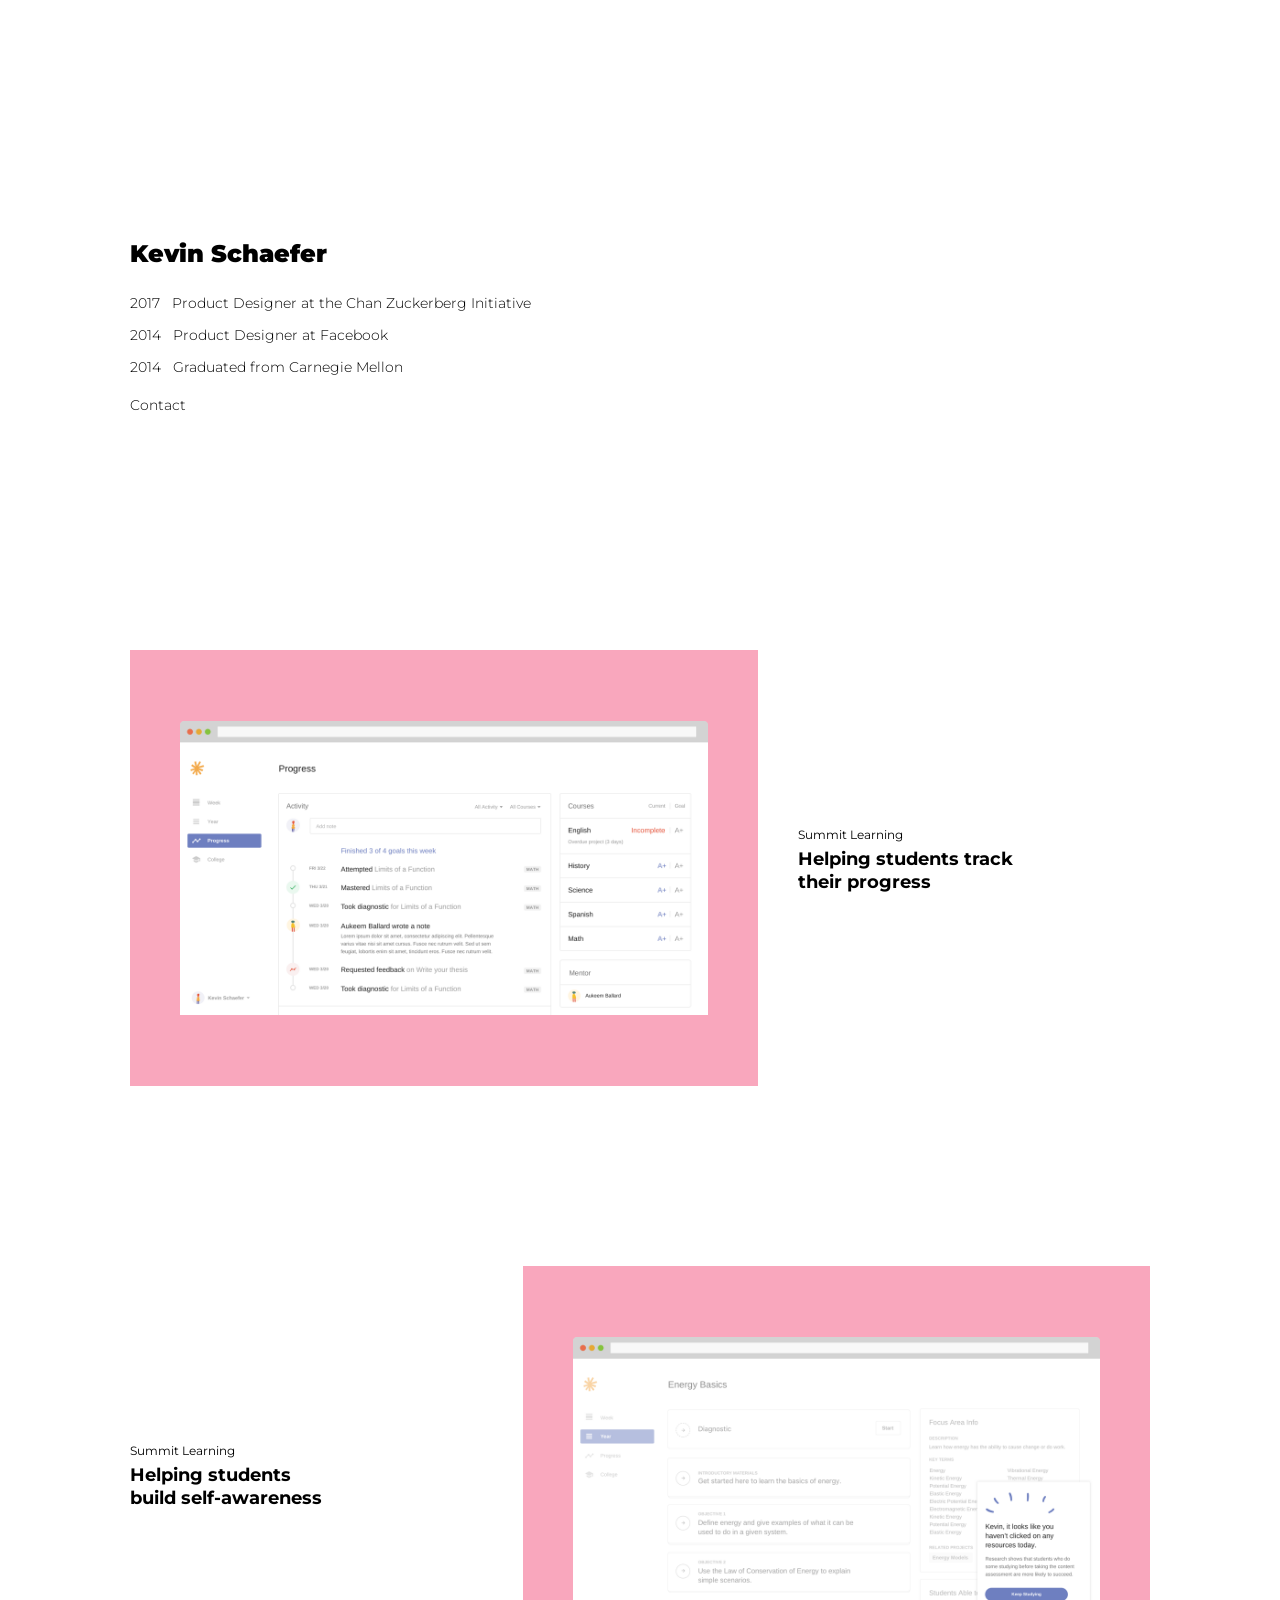
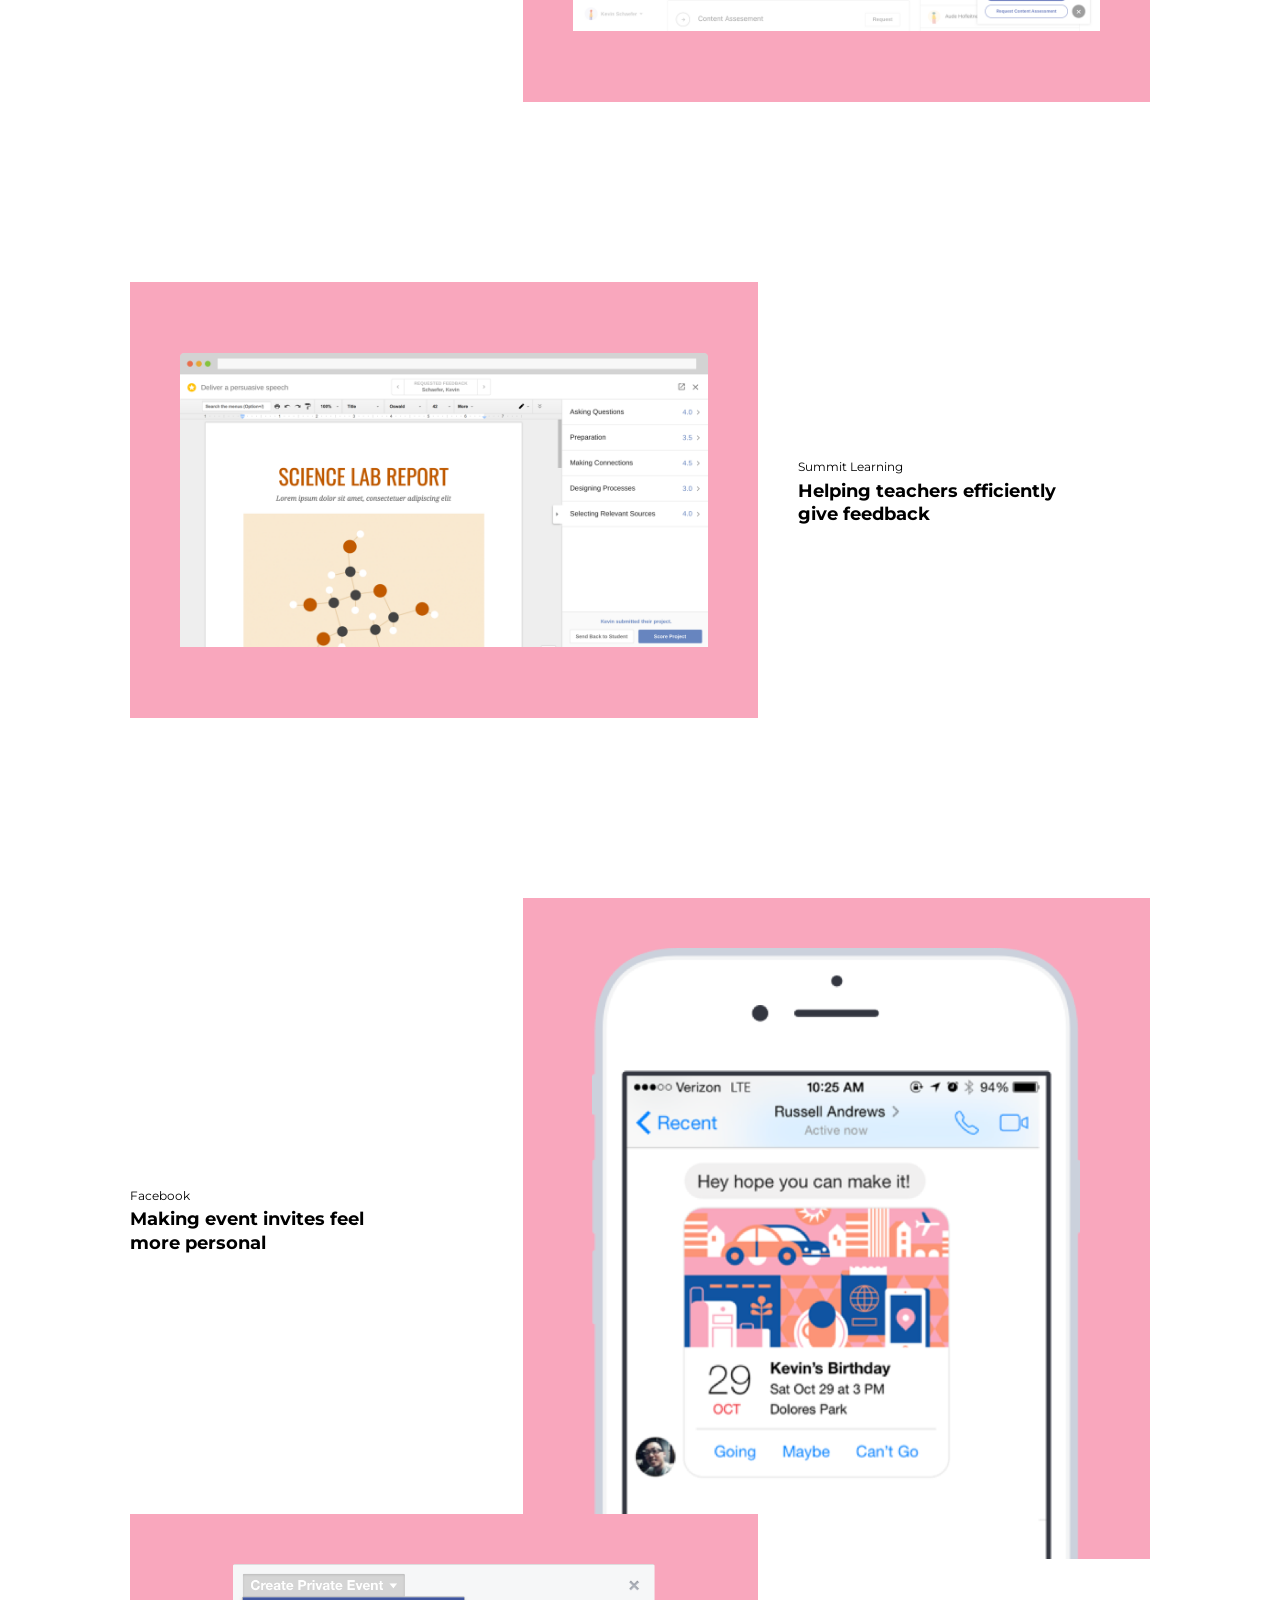
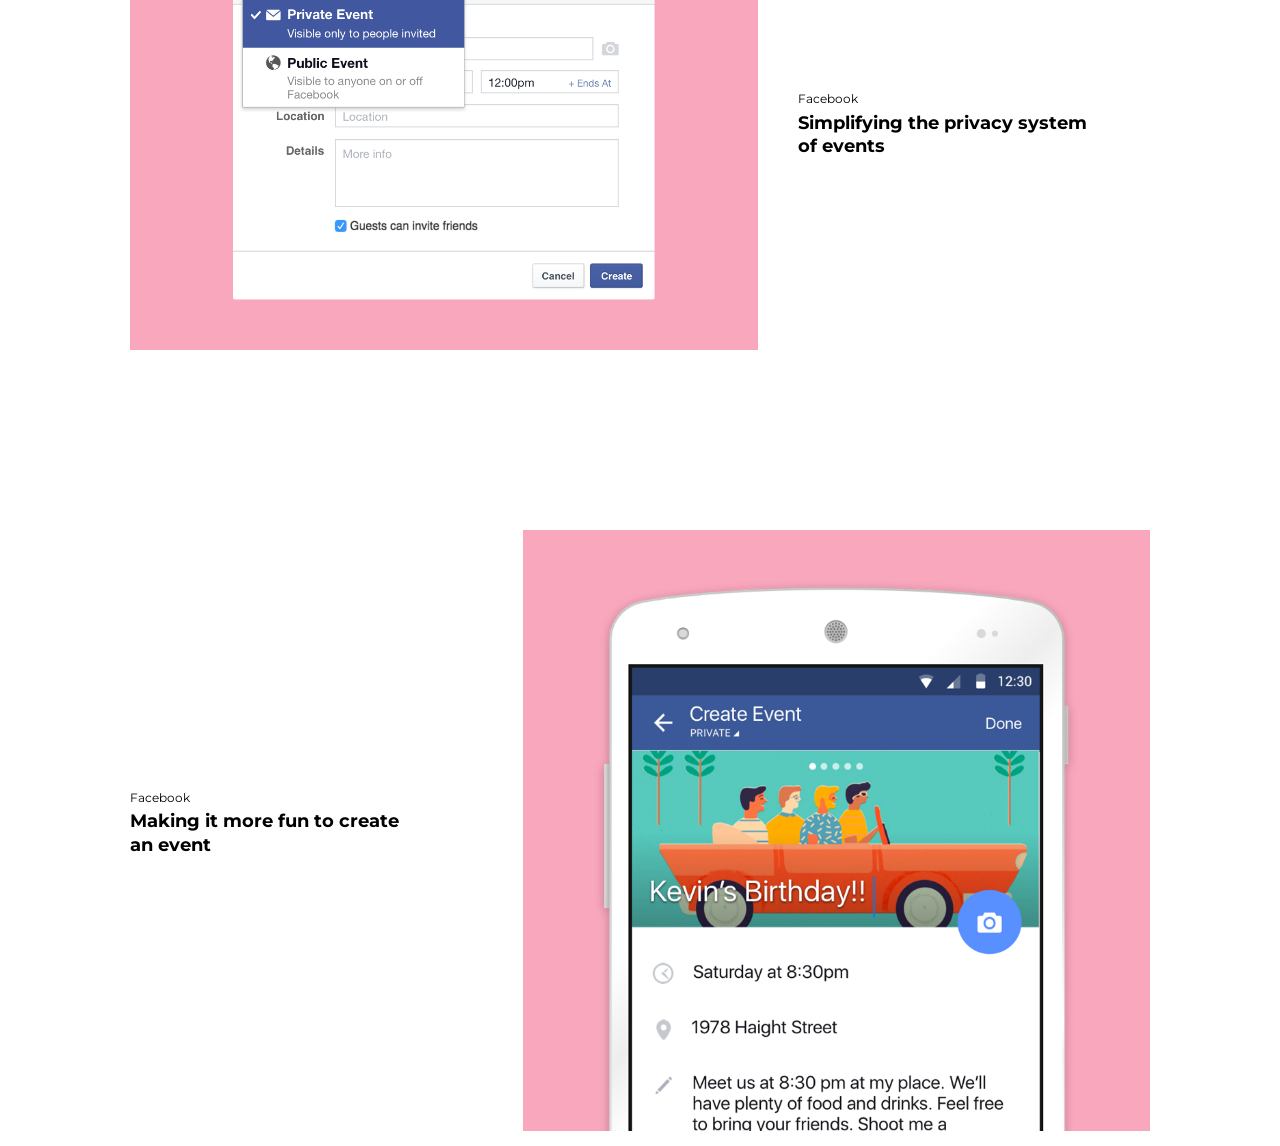
==== index.html @ 7d45c54e "Change year" ====
<!DOCTYPE html>

<html>
    <head>
        <!-- Github Hosted -->
        <title>Kevin Schaefer | Product Designer</title>
        <link rel="stylesheet" type="text/css" href="css/styles.css">
        <script src="http://ajax.googleapis.com/ajax/libs/jquery/1.11.1/jquery.min.js"></script>
        <link href="https://fonts.googleapis.com/css?family=Montserrat:300,800,900" rel="stylesheet">
        <link href="https://fonts.googleapis.com/css?family=Playfair+Display:400,700,900" rel="stylesheet">
        <meta name="viewport" content="width=device-width, initial-scale=3, maximum-scale=1">

    </head>
     
    <body>
        <div class="page">
            <div class="container">
                <div class="intro">
                    <div>
                        <h1>Kevin Schaefer</h1>
                        <h3>2017&nbsp;&nbsp;&nbsp;Product Designer at the Chan Zuckerberg Initiative</h3>
                        <h3>2014&nbsp;&nbsp;&nbsp;Product Designer at Facebook</h3>
                        <h3>2014&nbsp;&nbsp;&nbsp;Graduated from Carnegie Mellon</h3>
                        <h3 id="contact"><a href="mailto:kevinjschaefer@gmail.com">Contact</a></h3>
                    </div>
                </div>
                <div class="project">
                    <div id="thumb1" class="thumbnail">
                        <img src="img/thumb1.png" />
                    </div>
                    <div class="description">
                        <h4>Summit Learning</h4>
                        <h5>Helping students track their&nbsp;progress</h5>
                    </div>
                </div>
                <div class="project">
                    <div id="thumb2" class="thumbnail">
                        <!--<video width="100%" height="100%" loop autoplay="autoplay">
                          <source src="img/video2.mov" type="video/mp4">
                        </video>-->
                        <img src="img/thumb2.png" />
                    </div>
                    <div class="description">
                        <h4>Summit Learning</h4>
                        <h5>Helping students build&nbsp;self&#8209;awareness</h5>
                    </div>
                </div>
                <div class="project">
                    <div id="thumb3" class="thumbnail">
                        <img src="img/thumb3.png" />
                    </div>
                    <div class="description">
                        <h4>Summit Learning</h4>
                        <h5>Helping teachers efficiently give&nbsp;feedback</h5>
                    </div>
                </div>
                <div class="project">
                    <div id="thumb4" class="thumbnail bottom">
                        <img src="img/thumb4.png" />
                    </div>
                    <div class="description">
                        <h4>Facebook</h4>
                        <h5>Making event invites feel more&nbsp;personal</h5>
                    </div>
                </div>
                <div class="project">
                    <div id="thumb5" class="thumbnail">
                        <img src="img/thumb5.png" />
                    </div>
                    <div class="description">
                        <h4>Facebook</h4>
                        <h5>Simplifying the privacy system of&nbsp;events</h5>
                    </div>
                </div>
                <div class="project">
                    <div id="thumb6" class="thumbnail bottom">
                        <img src="img/thumb6.png" />
                    </div>
                    <div class="description">
                        <h4>Facebook</h4>
                        <h5>Making it more fun to create an&nbsp;event</h5>
                    </div>
                </div>
            </div>
        </div>

        <script>
        $(document).ready(function() {
            var thumbMids = []
            var currentClosestThumb = 1;

            function computeThumbMids() {
                for(var i = 1; i <= 6; i++) {
                    var thumbRect = $('#thumb' + i)[0].getBoundingClientRect();
                    var midY = thumbRect.y + (thumbRect.height/2);
                    thumbMids.push(midY);
                }
            }

            computeThumbMids();

            function moveLogic(mid) {
                var thumbDistances = [];
                
                for(var i = 1; i <= 6; i++) {
                    var dist = Math.abs(thumbMids[i-1] - mid);
                    thumbDistances.push(dist);
                }

                var minDistance = Math.min.apply(null, thumbDistances);
                var closestThumb = 1;

                for(var i = 1; i <= 6; i++) {
                    if (minDistance == thumbDistances[i-1]) {
                        closestThumb = i
                    }
                }

                if (currentClosestThumb != closestThumb) {
                    $('#thumb' + currentClosestThumb).toggleClass('active');
                    $('#thumb' + closestThumb).toggleClass('active');
                    currentClosestThumb = closestThumb;
                }
            }

            /*$(document).scroll(function() {
              var currentScrollY = $(document).scrollTop();
              var currentHeight = $(window).height();
              var currentMidpoint = currentScrollY + (currentHeight/2);
              moveLogic(currentMidpoint);
            });

            $(window).resize(function() {
              computeThumbMids();
            });*/

        });
        </script>

        <script>
		  (function(i,s,o,g,r,a,m){i['GoogleAnalyticsObject']=r;i[r]=i[r]||function(){
		  (i[r].q=i[r].q||[]).push(arguments)},i[r].l=1*new Date();a=s.createElement(o),
		  m=s.getElementsByTagName(o)[0];a.async=1;a.src=g;m.parentNode.insertBefore(a,m)
		  })(window,document,'script','//www.google-analytics.com/analytics.js','ga');
		
		  ga('create', 'UA-34521090-1', 'auto');
		  ga('send', 'pageview');
		</script>
    </body>
</html>
---- css/styles.css ----
* {
  box-sizing: border-box;
}

body {
  margin: 0px;
  font-family: 'Montserrat', sans-serif;
  line-height: 1.3;
}

h1 {
  font-weight: 900;
  font-size: 24px;
  margin-bottom: 25px;
}

h3 {
  font-weight: 300;
  font-size: 14px;
}

h4 {
  font-size: 12px;
  font-weight: 400;
  margin-bottom: 5px;
}

h5 {  
  font-size: 18px;
  margin-top: 0px;
}

#contact {
  margin-top: 20px;
}

#contact a {
  color: #000;
  text-decoration: none;
}

.page {
  min-height: 100%;
  min-width: 375px;
  padding: 0;
  margin: 0;
  display: flex;
  justify-content: center;
}

.container { 
  display: flex;
  max-width: 1020px;
  flex-direction: column;
  flex-grow: 1;
}

.intro {
  height: 650px;
  flex-grow: 1;
  display: flex;
  align-items: center;
}

.project {
  display: flex;
  flex-direction: row;
  flex-wrap: wrap;
  height: 436px;
  margin-bottom: 180px;
}

.project:nth-child(odd) {
  flex-direction: row-reverse;
}

.thumbnail {
  display: flex;
  flex-grow: 3;
  width: 500px;
  background-color: #F9A7BD;
  transition: background-color 0.4s ease;
  justify-content: center;
  align-items: center;
}

.thumbnail.active {
  background-color: #A296E8;
}

.thumbnail.bottom {
  align-items: flex-end;
}

.thumbnail img {
  width: calc(100% - 100px);
  max-height: calc(100% - 100px);
  object-fit: contain;
}

.thumbnail.bottom img {
  max-height: calc(100% - 50px);
}

.description {
  flex-grow: 1;
  width: 350px;
  display: flex;
  justify-content: center;
  font-weight: 800;
  flex-direction: column;
}

.project:nth-child(even) .description  {
  padding-left: 40px;
}

.project:nth-child(odd) .description {
  padding-right: 40px;
}

@media only screen and (max-width: 1060px) {
    .page {
        margin-left: 20px;
        margin-right: 20px;
    }
}

@media only screen and (max-width: 889px) {
    .page {
      margin-left: 0px;
      margin-right: 0px;
    }

    .intro {
      text-align: center;
      justify-content: center;
      height: 570px;
    }

    .project {
      height: 450px;
      margin-bottom: 25px;
    }

    h3 {
      margin-right: 30px;
      margin-left: 30px;
    }

    .thumbnail {
      width: auto;
      height: 300px;
    }

    .thumbnail img {
      width: calc(100% - 50px);
    }

    .description {
      height: 100px;
      padding-left: 0px !important;
      padding-right: 0px !important;
      align-items: center;
      text-align: center;
      justify-content: center;
      flex-direction: column-reverse;
    }

    .description h5 {
      margin-top: 10px;
      margin-bottom: -10px;
      margin-left: 20px;
      margin-right: 20px;
    }
}
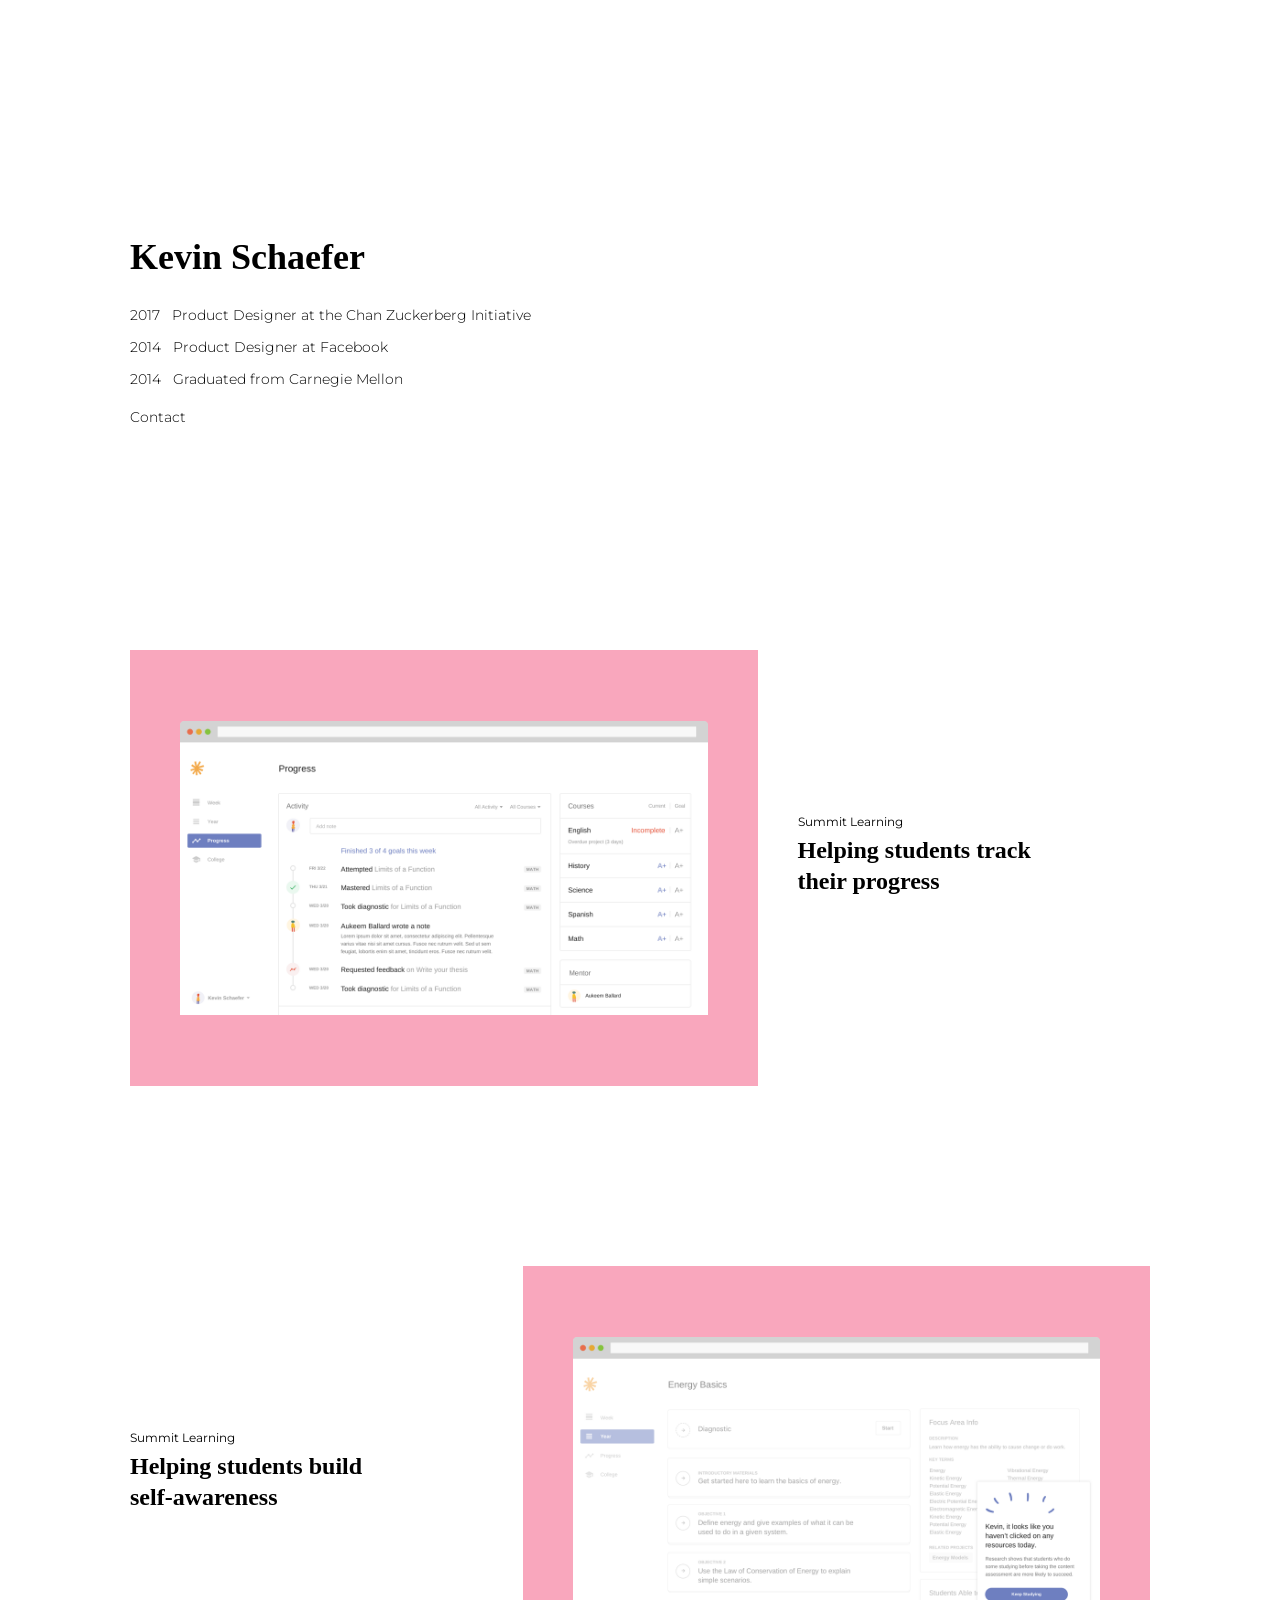
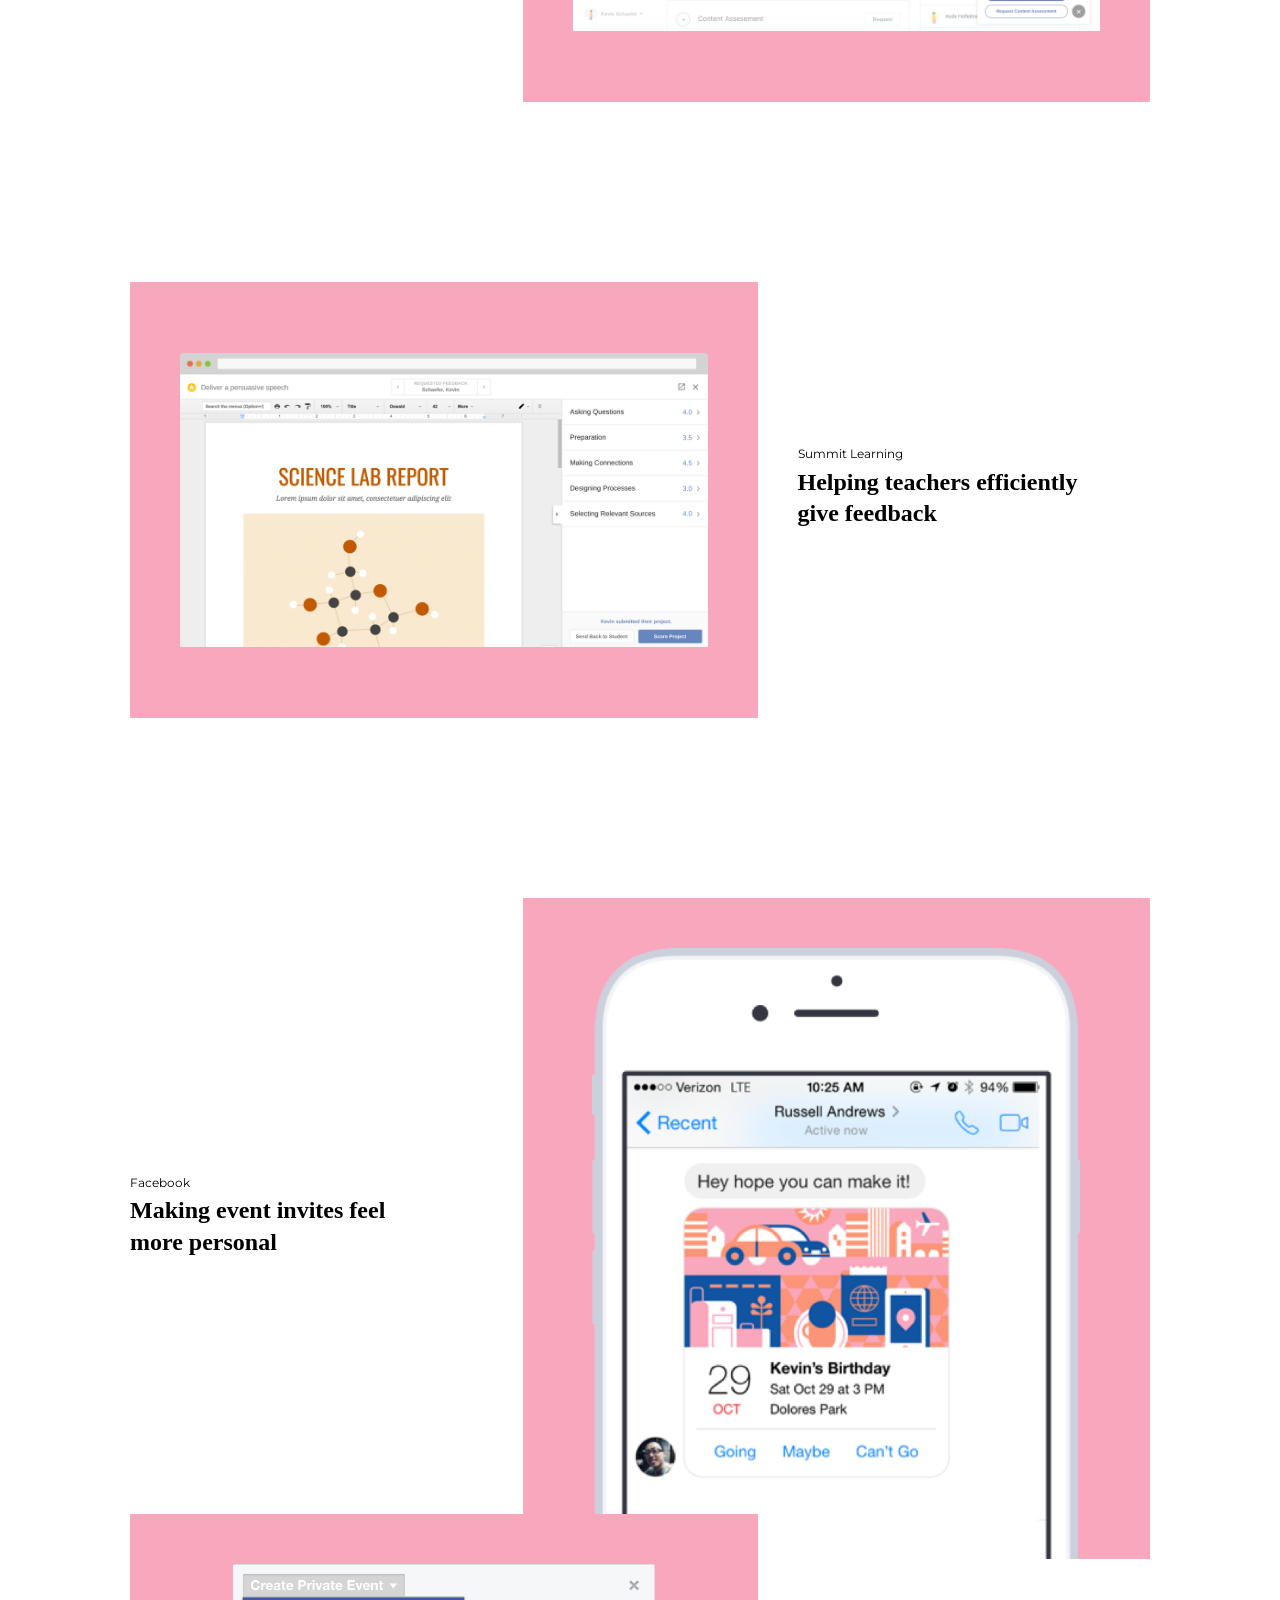
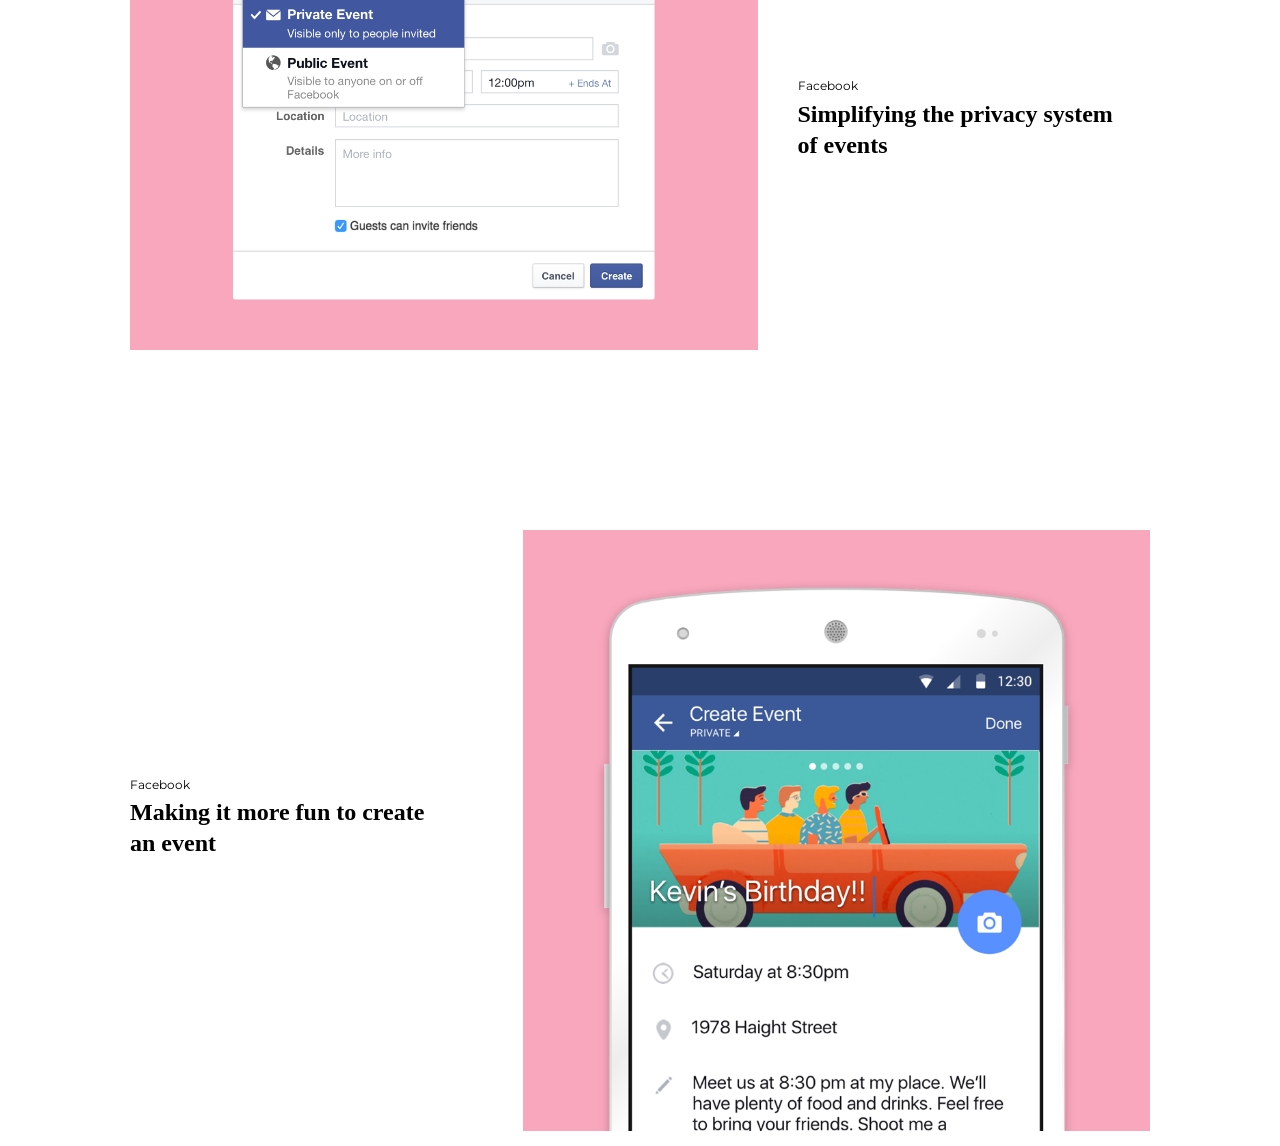
==== commit 4d0085d7: "Updated typefaces" ====
--- a/index.html
+++ b/index.html
@@ -42,7 +42,7 @@
                     </div>
                     <div class="description">
                         <h4>Summit Learning</h4>
-                        <h5>Helping students build&nbsp;self&#8209;awareness</h5>
+                        <h5>Helping students build self&#8209;awareness</h5>
                     </div>
                 </div>
                 <div class="project">
--- a/css/styles.css
+++ b/css/styles.css
@@ -9,8 +9,9 @@
 }
 
 h1 {
+  font-family: "Playfair-Display";
   font-weight: 900;
-  font-size: 24px;
+  font-size: 36px;
   margin-bottom: 25px;
 }
 
@@ -25,8 +26,9 @@
   margin-bottom: 5px;
 }
 
-h5 {  
-  font-size: 18px;
+h5 {
+  font-family: "Playfair-Display";
+  font-size: 24px;
   margin-top: 0px;
 }
 
@@ -135,7 +137,7 @@
     .intro {
       text-align: center;
       justify-content: center;
-      height: 570px;
+      height: 510px;
     }
 
     .project {
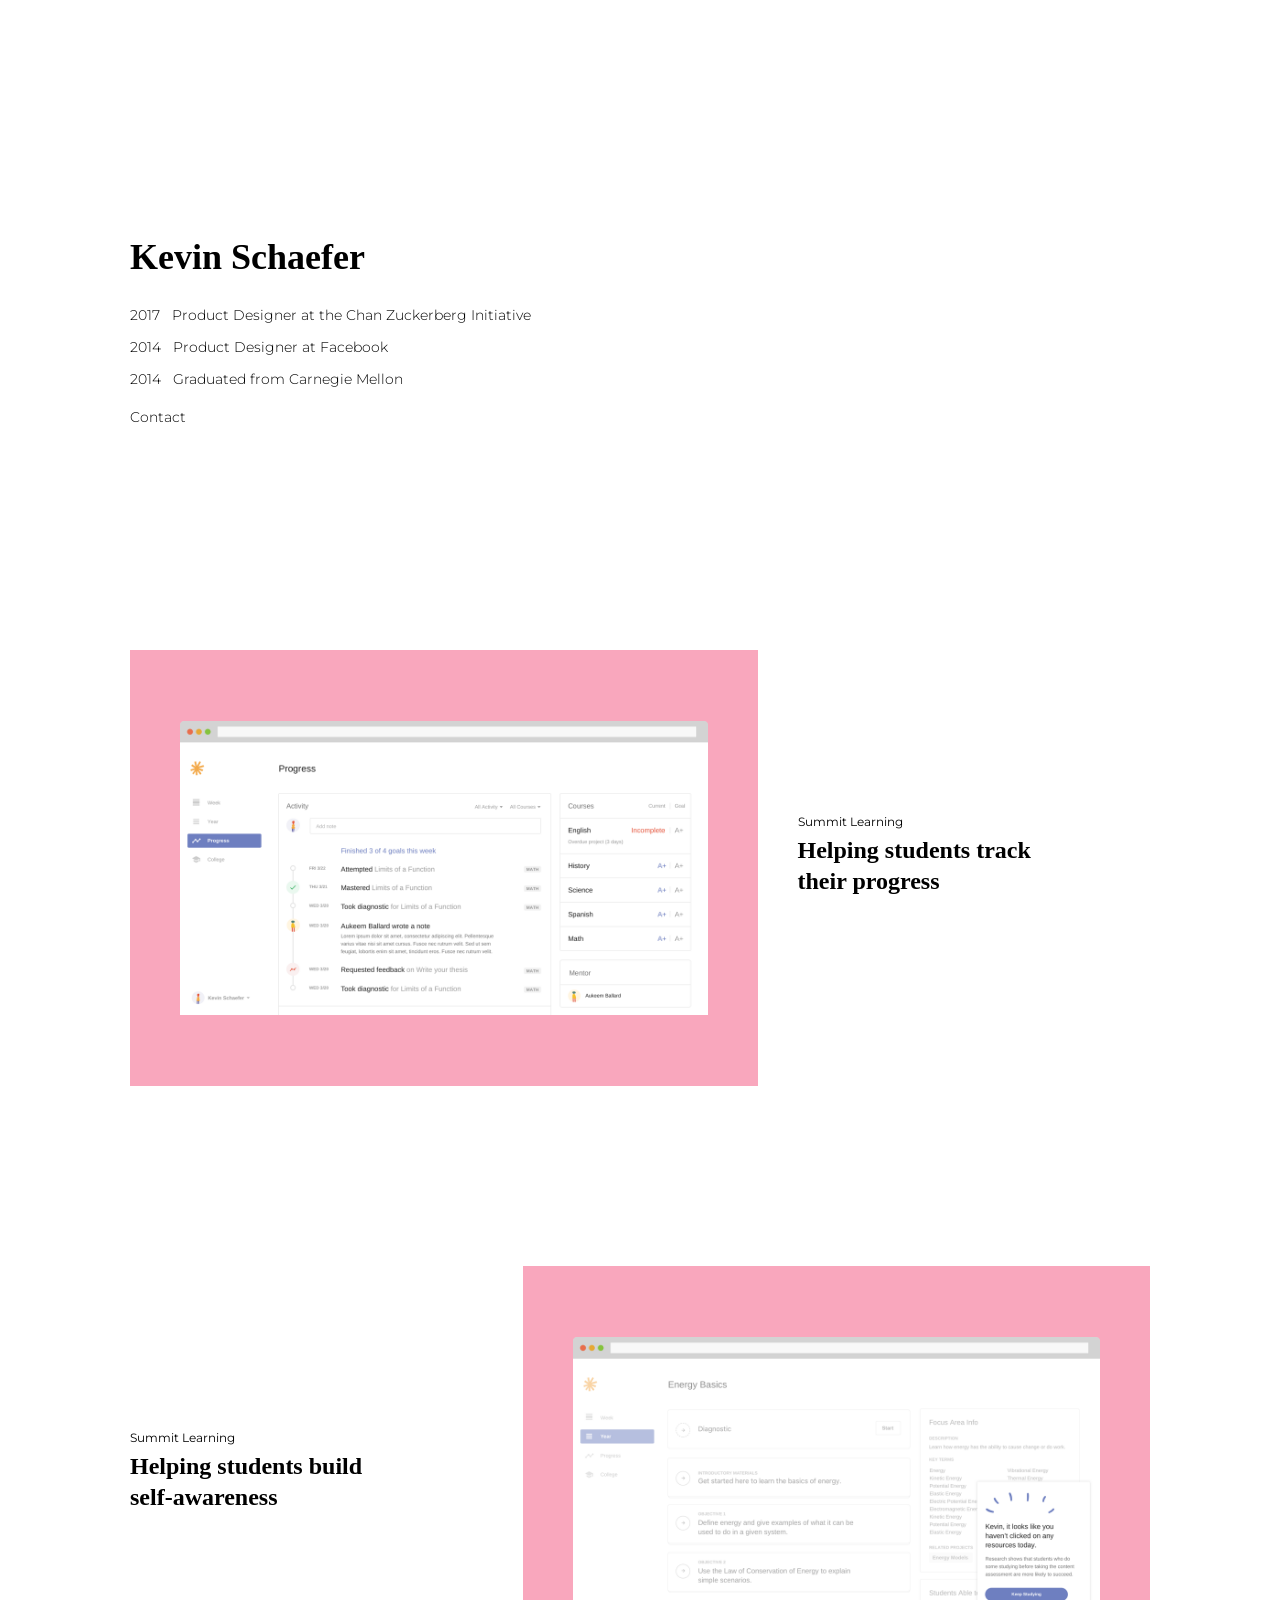
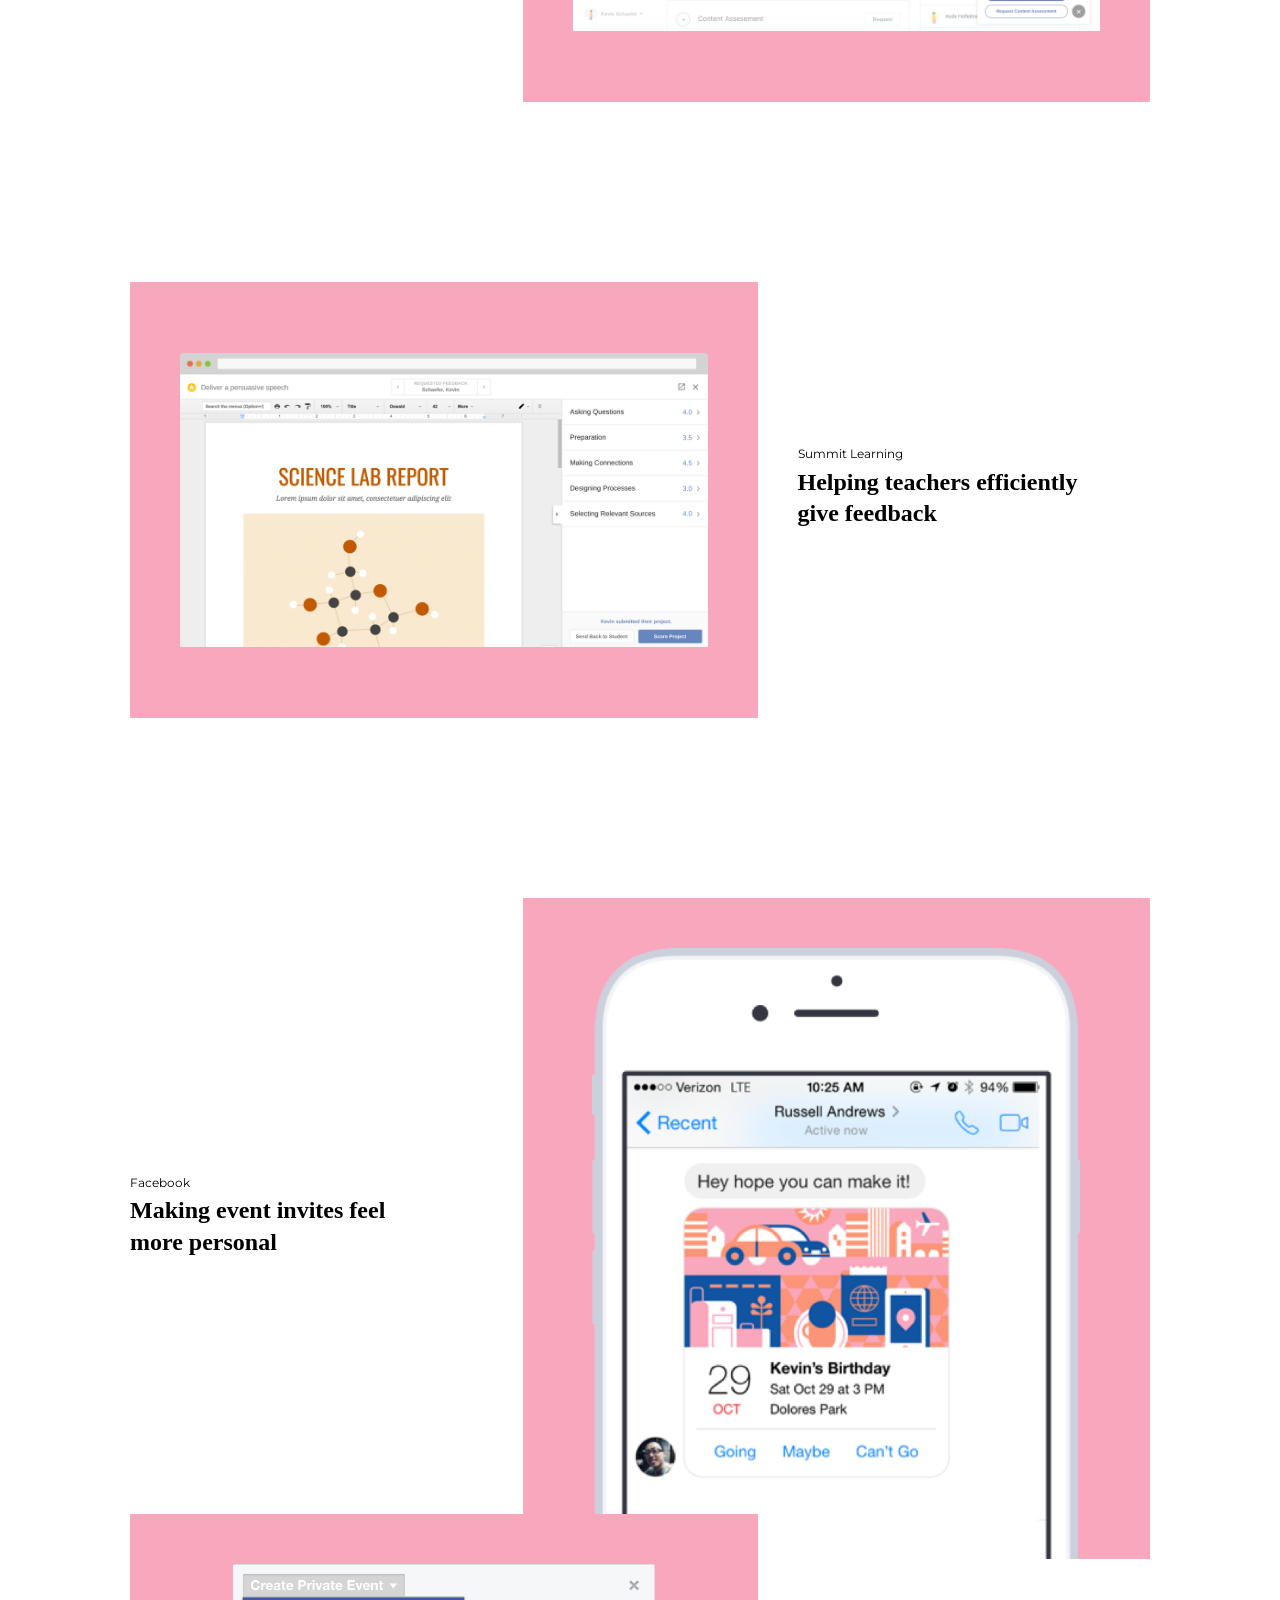
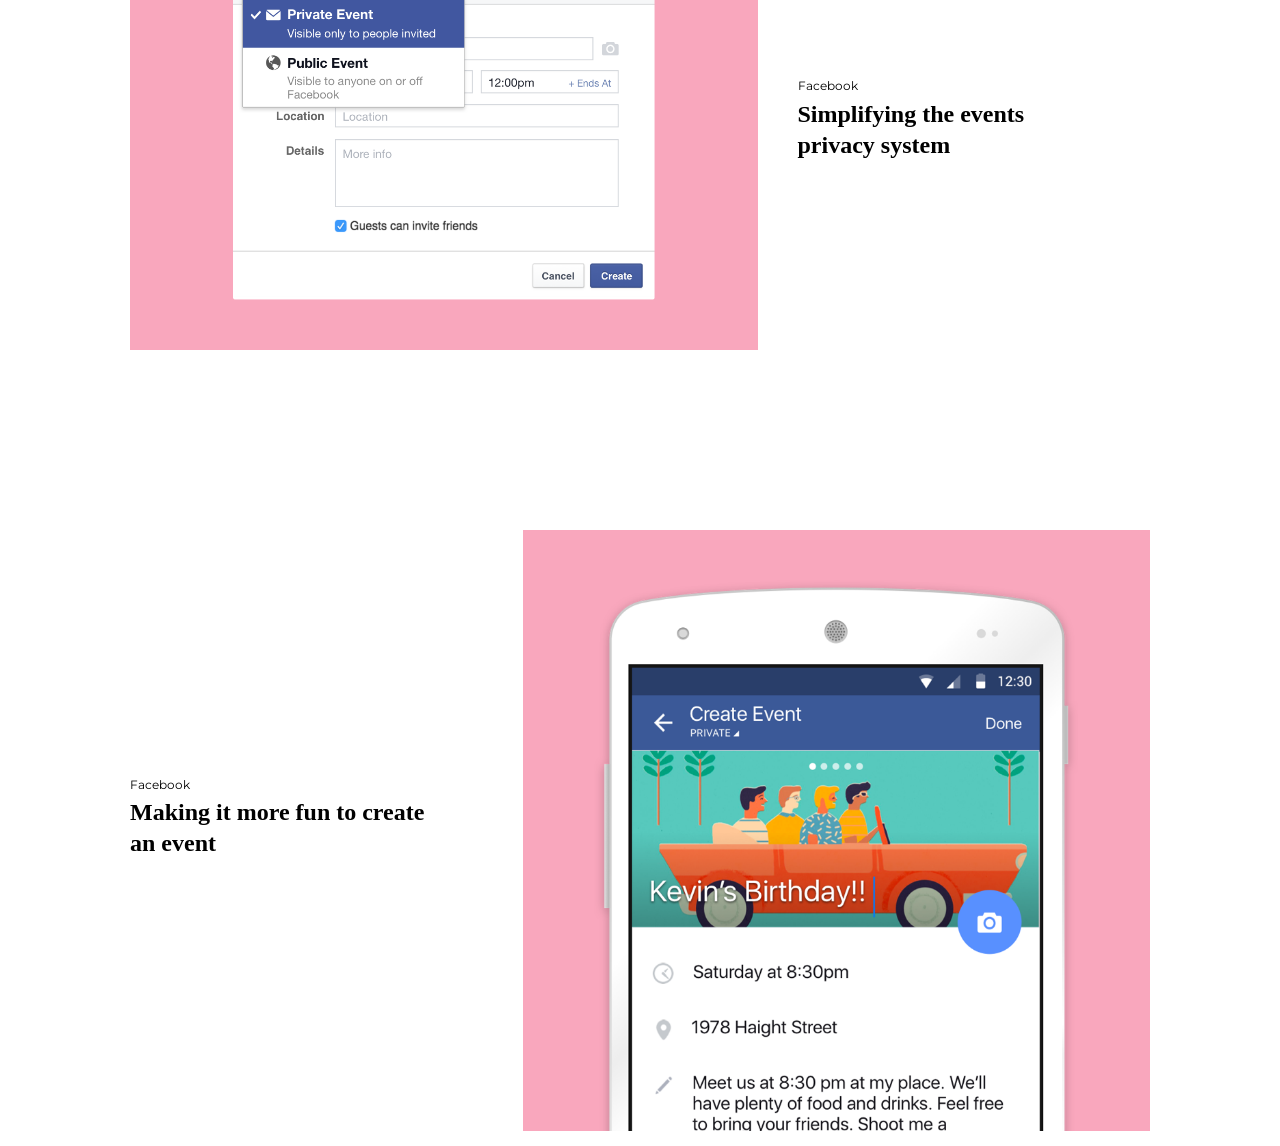
==== commit a7428fa0: "Better copy" ====
--- a/index.html
+++ b/index.html
@@ -69,7 +69,7 @@
                     </div>
                     <div class="description">
                         <h4>Facebook</h4>
-                        <h5>Simplifying the privacy system of&nbsp;events</h5>
+                        <h5>Simplifying the events privacy&nbsp;system</h5>
                     </div>
                 </div>
                 <div class="project">
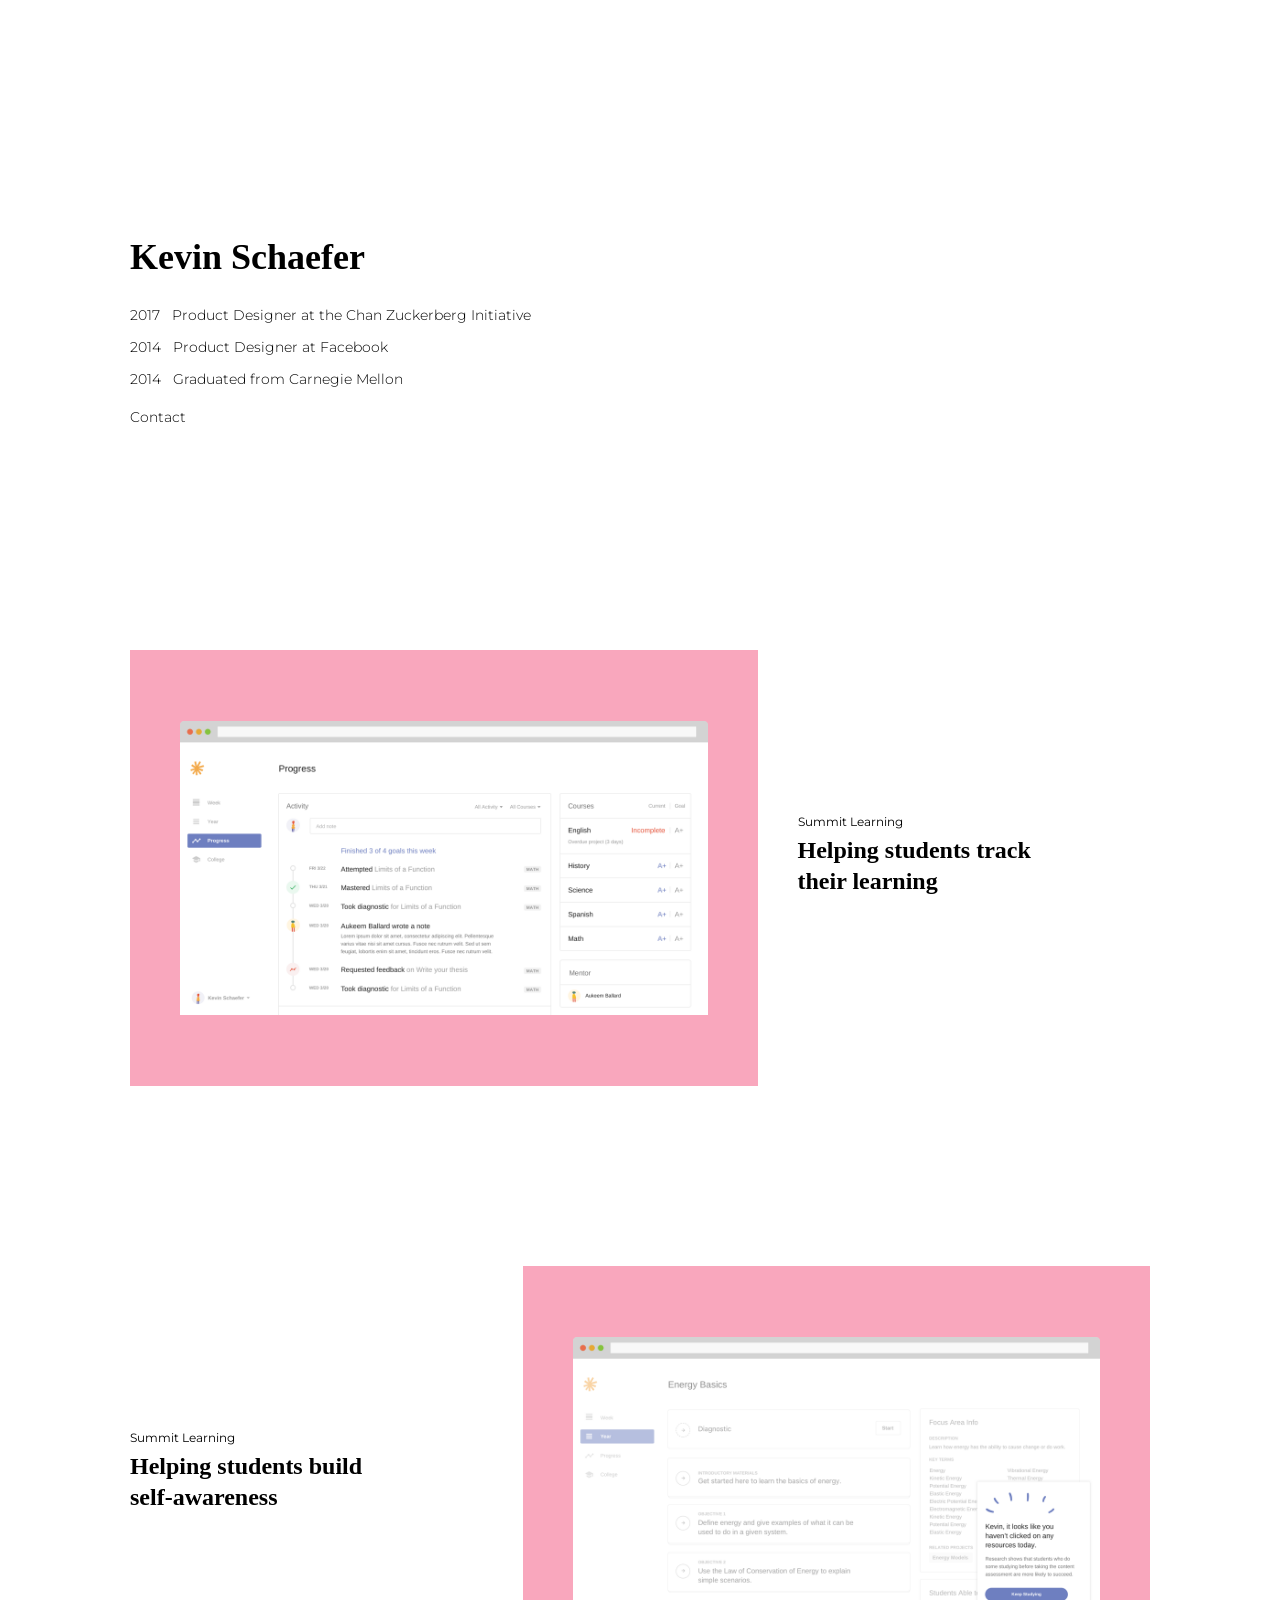
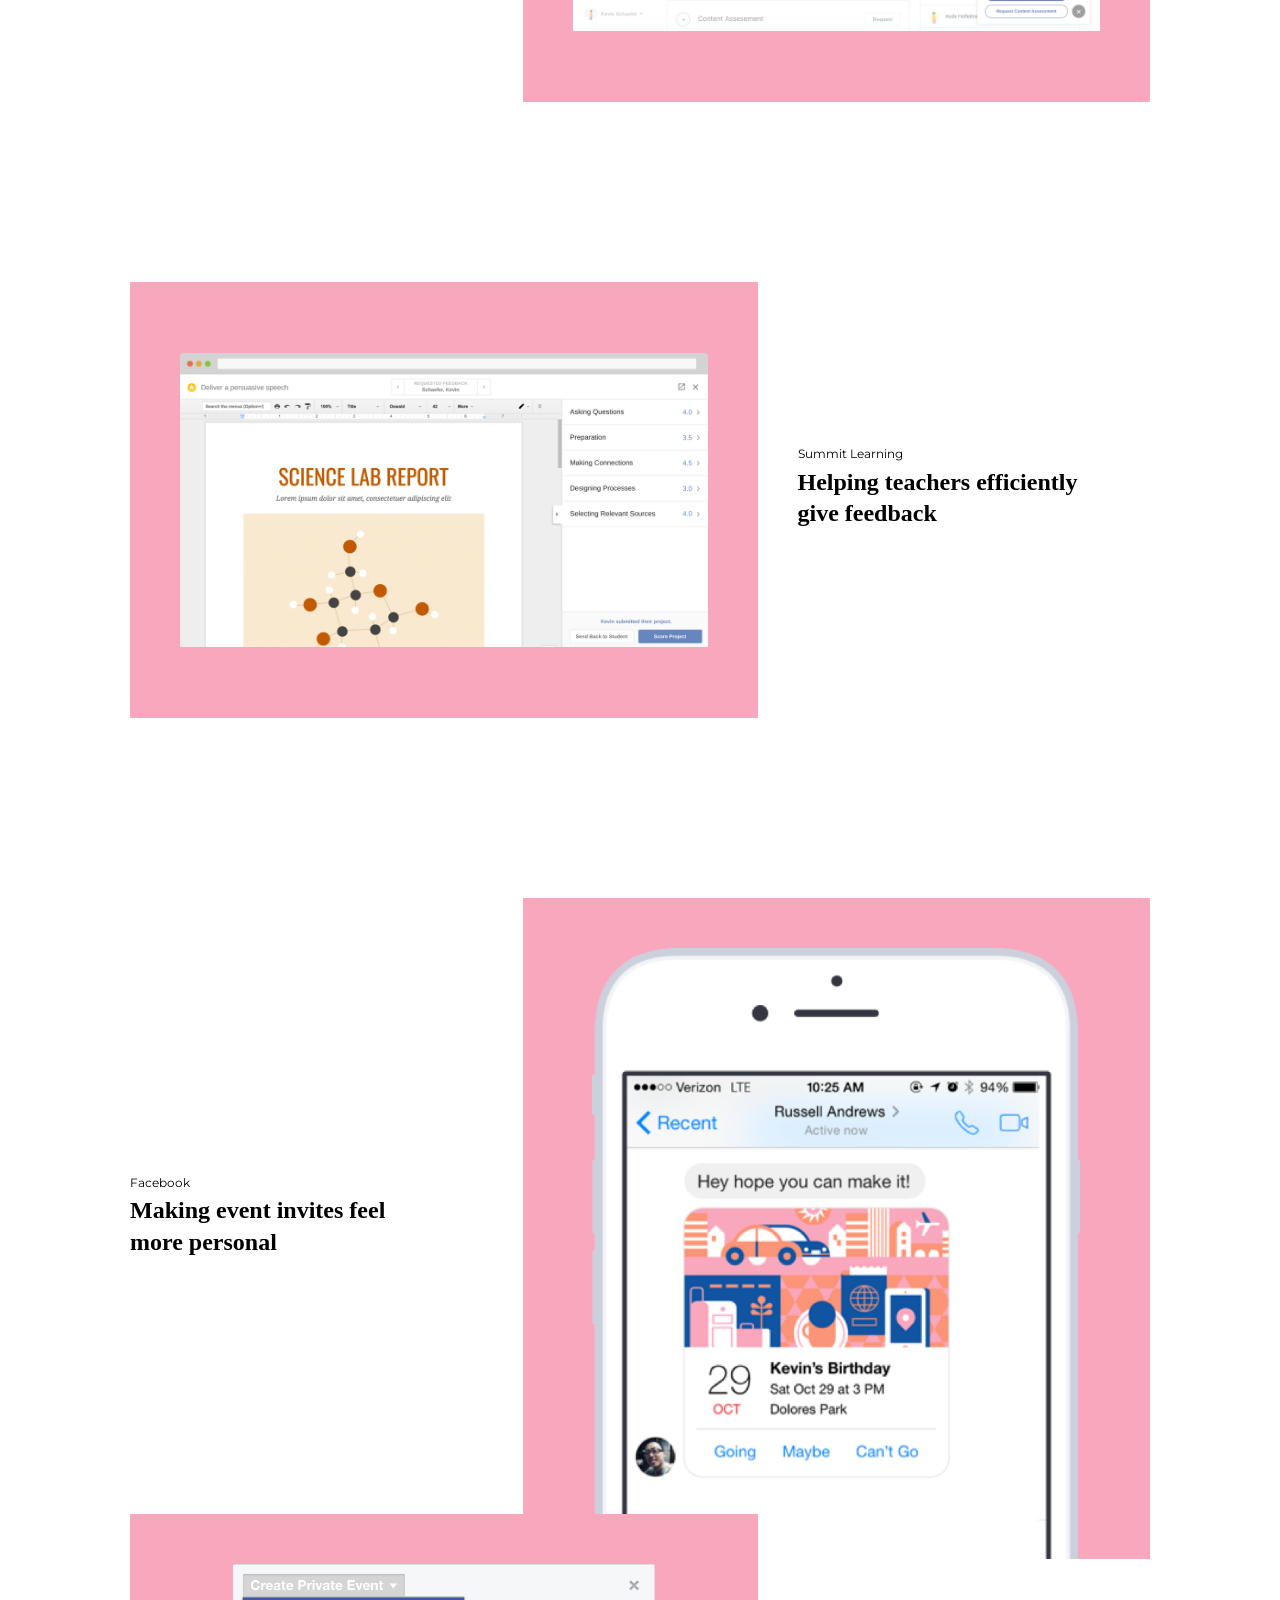
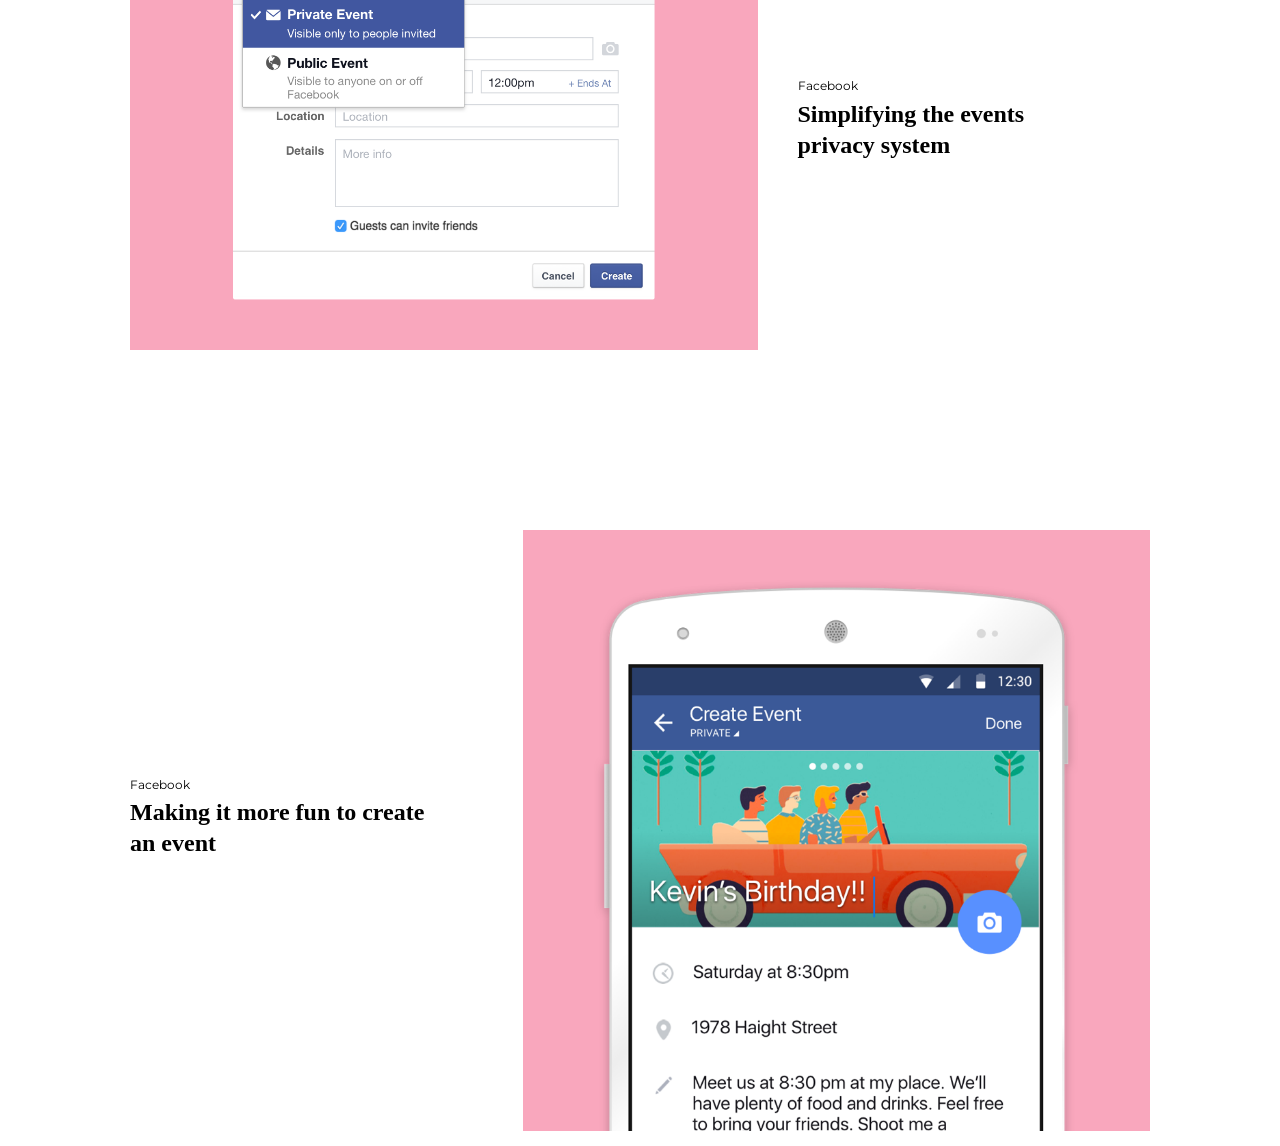
==== commit d88bd0d0: "Copy update" ====
--- a/index.html
+++ b/index.html
@@ -30,7 +30,7 @@
                     </div>
                     <div class="description">
                         <h4>Summit Learning</h4>
-                        <h5>Helping students track their&nbsp;progress</h5>
+                        <h5>Helping students track their&nbsp;learning</h5>
                     </div>
                 </div>
                 <div class="project">
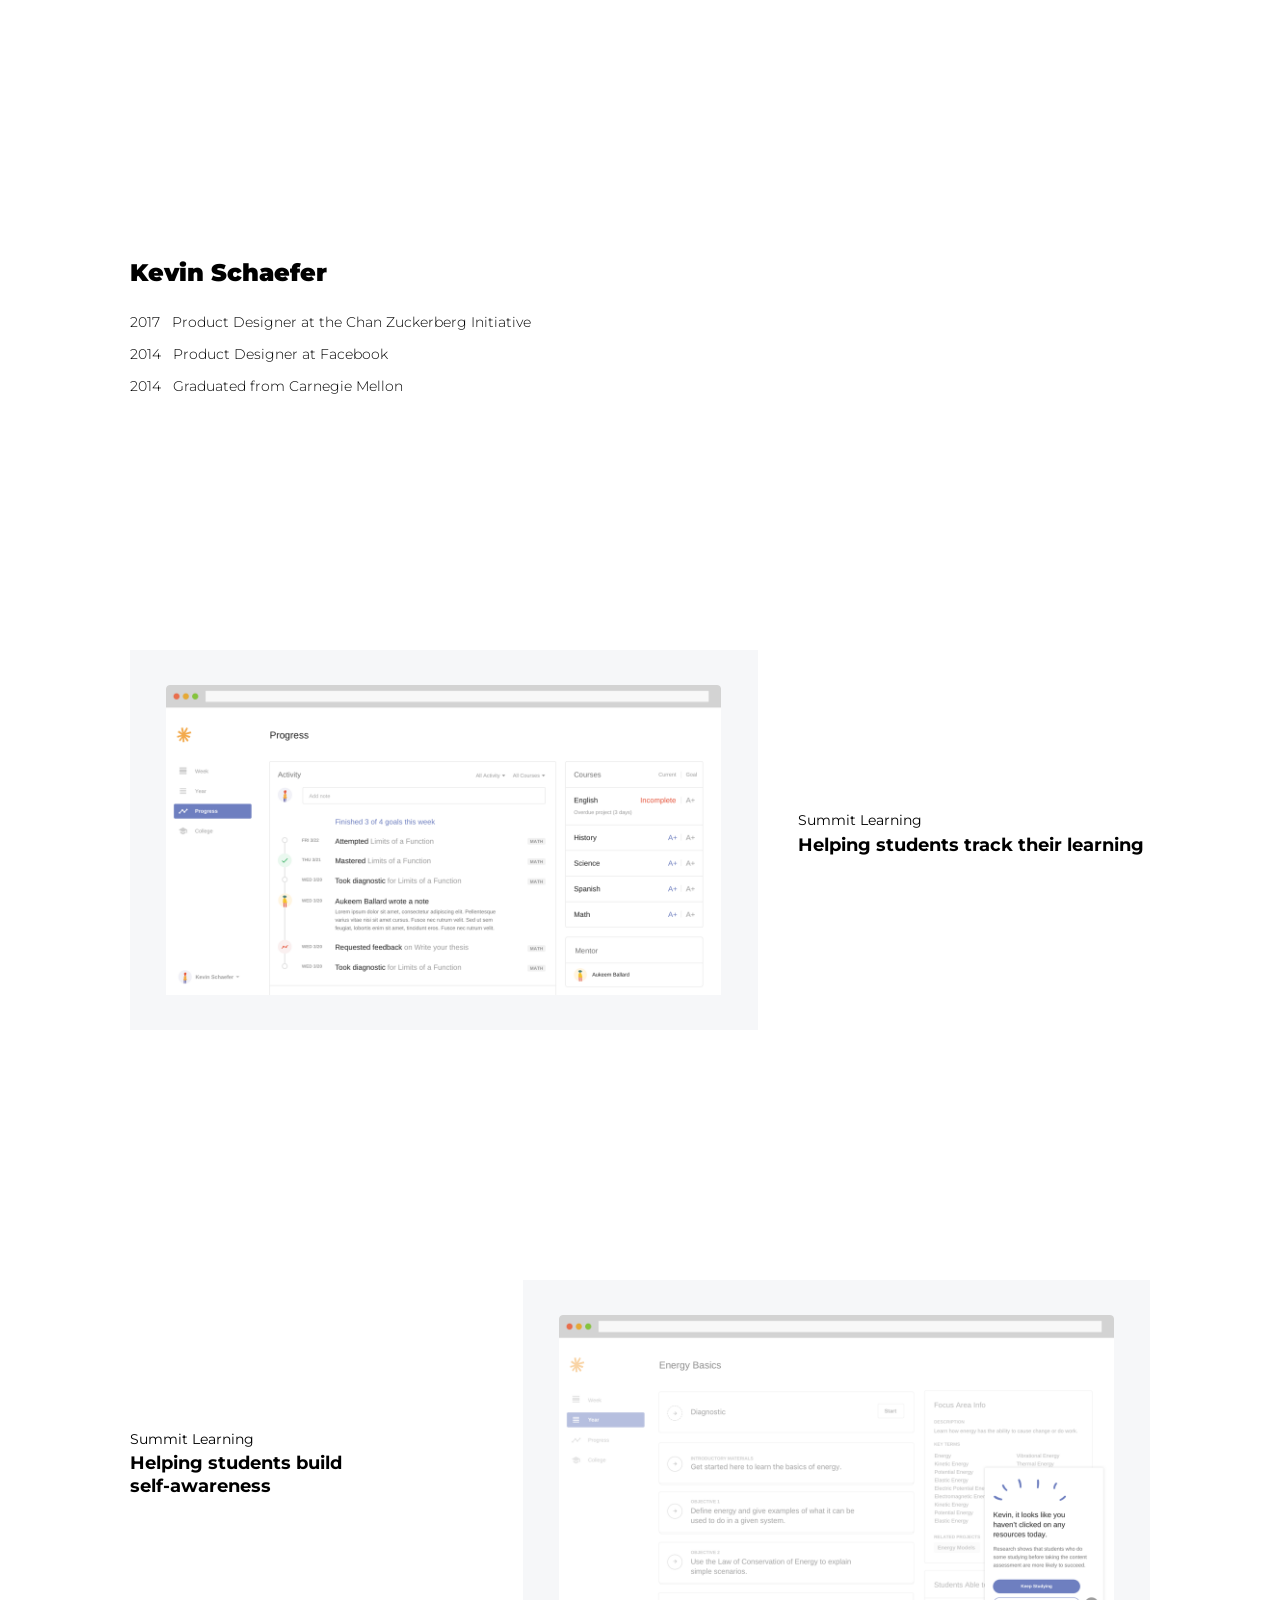
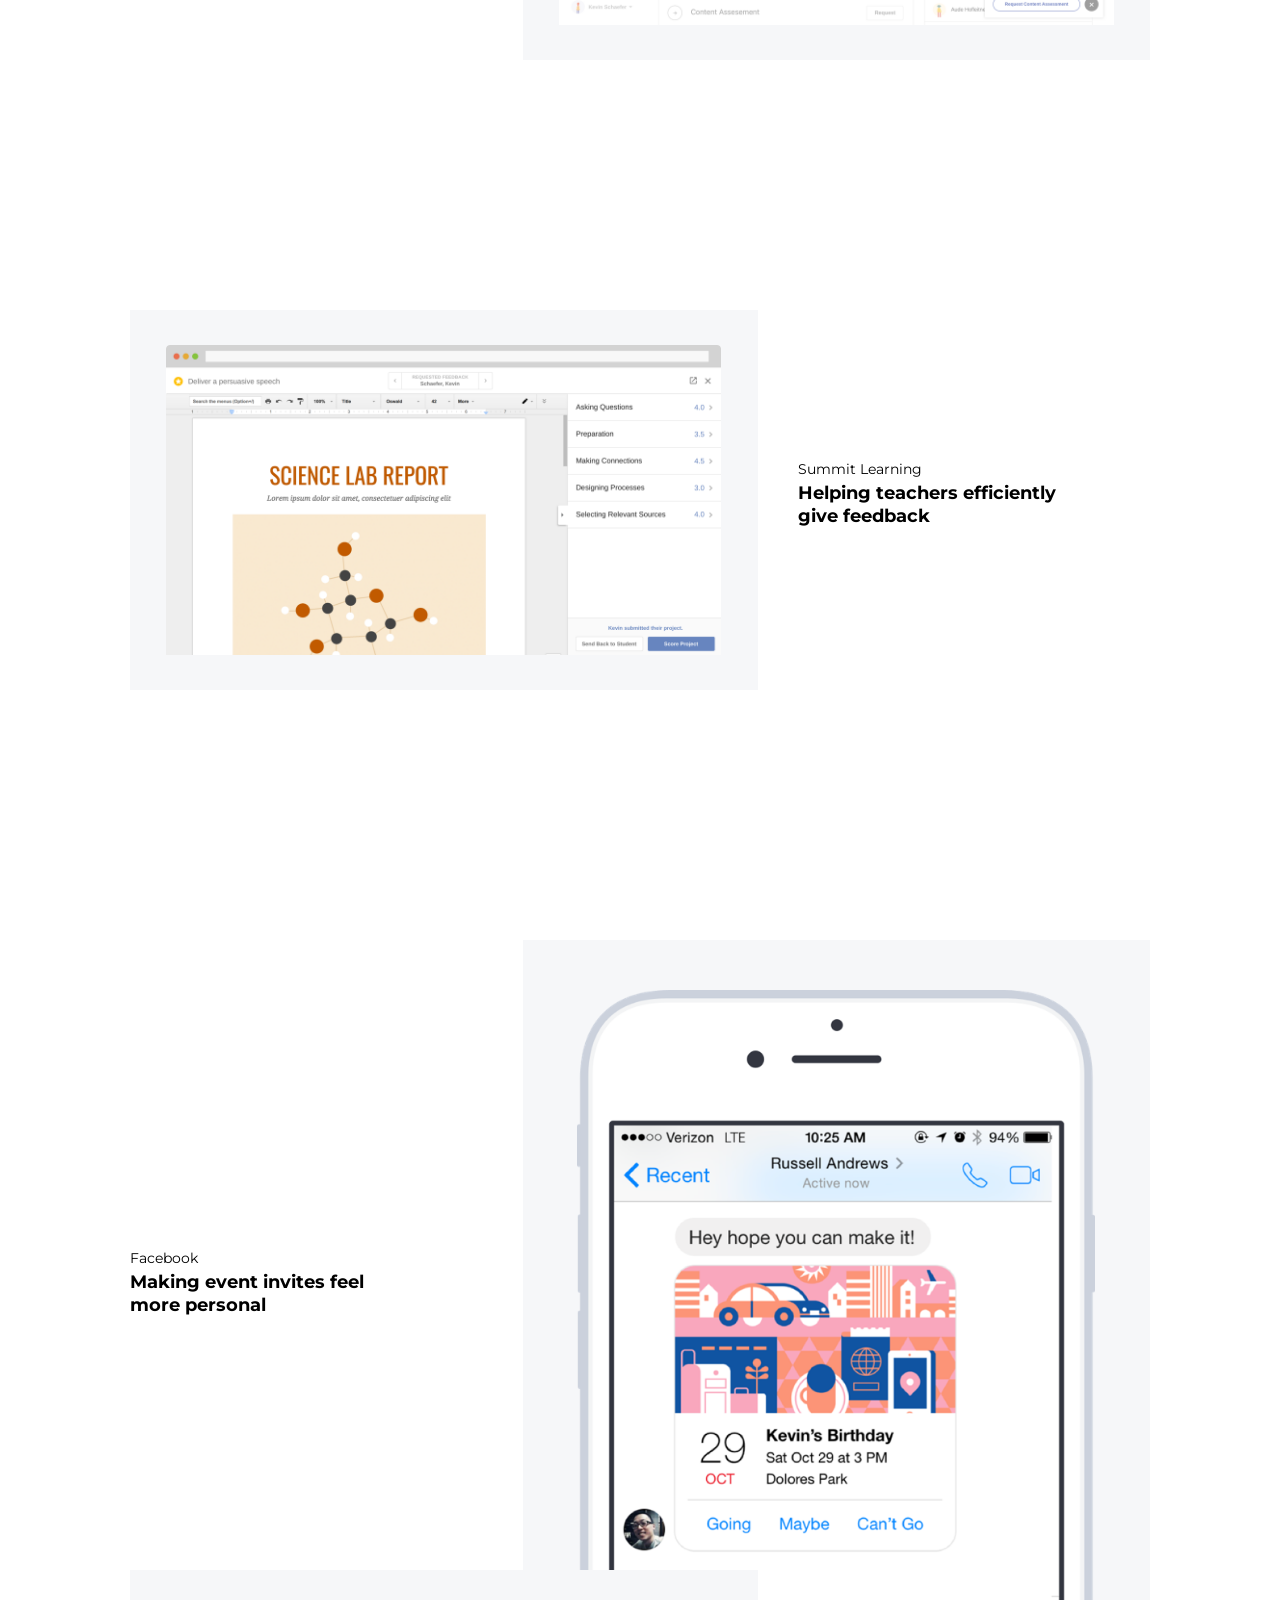
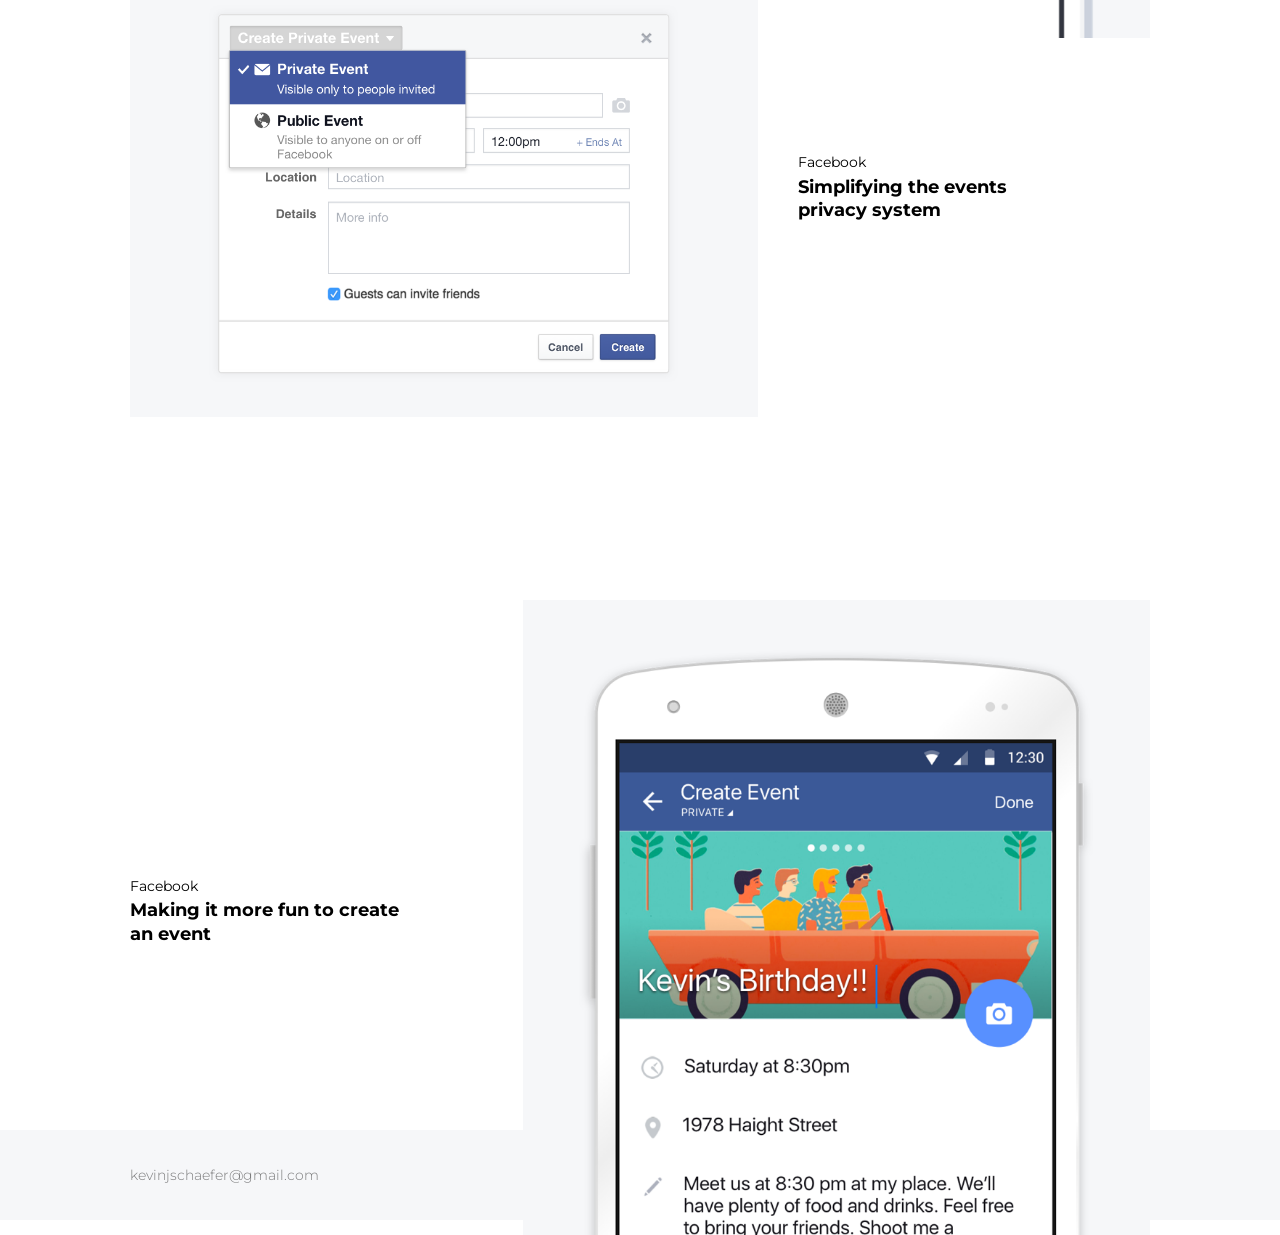
==== commit aa05033c: "Chris's feedback" ====
--- a/index.html
+++ b/index.html
@@ -7,9 +7,7 @@
         <link rel="stylesheet" type="text/css" href="css/styles.css">
         <script src="http://ajax.googleapis.com/ajax/libs/jquery/1.11.1/jquery.min.js"></script>
         <link href="https://fonts.googleapis.com/css?family=Montserrat:300,800,900" rel="stylesheet">
-        <link href="https://fonts.googleapis.com/css?family=Playfair+Display:400,700,900" rel="stylesheet">
         <meta name="viewport" content="width=device-width, initial-scale=3, maximum-scale=1">
-
     </head>
      
     <body>
@@ -18,10 +16,9 @@
                 <div class="intro">
                     <div>
                         <h1>Kevin Schaefer</h1>
-                        <h3>2017&nbsp;&nbsp;&nbsp;Product Designer at the Chan Zuckerberg Initiative</h3>
+                        <h3>2017&nbsp;&nbsp;&nbsp;Product Designer at the Chan&nbsp;Zuckerberg&nbsp;Initiative</h3>
                         <h3>2014&nbsp;&nbsp;&nbsp;Product Designer at Facebook</h3>
                         <h3>2014&nbsp;&nbsp;&nbsp;Graduated from Carnegie Mellon</h3>
-                        <h3 id="contact"><a href="mailto:kevinjschaefer@gmail.com">Contact</a></h3>
                     </div>
                 </div>
                 <div class="project">
@@ -82,6 +79,11 @@
                     </div>
                 </div>
             </div>
+        </div>
+        <div class="footer">
+             <h3 id="contact">
+                <a href="mailto:kevinjschaefer@gmail.com">kevinjschaefer@gmail.com</a>
+            </h3>
         </div>
 
         <script>
--- a/css/styles.css
+++ b/css/styles.css
@@ -9,9 +9,8 @@
 }
 
 h1 {
-  font-family: "Playfair-Display";
   font-weight: 900;
-  font-size: 36px;
+  font-size: 24px;
   margin-bottom: 25px;
 }
 
@@ -21,23 +20,32 @@
 }
 
 h4 {
-  font-size: 12px;
+  font-size: 14px;
   font-weight: 400;
-  margin-bottom: 5px;
+  margin-bottom: 4px;
 }
 
 h5 {
-  font-family: "Playfair-Display";
-  font-size: 24px;
+  font-size: 18px;
   margin-top: 0px;
 }
 
+.footer {
+  background: #F6F7F9;
+  height: 90px;
+  display: flex;
+  justify-content: center;
+}
+
 #contact {
-  margin-top: 20px;
+  display: flex;
+  align-items: center;
+  flex-grow: 1;
+  max-width: 1020px;
 }
 
 #contact a {
-  color: #000;
+  color: rgba(0,0,0,0.5);
   text-decoration: none;
 }
 
@@ -68,19 +76,23 @@
   display: flex;
   flex-direction: row;
   flex-wrap: wrap;
-  height: 436px;
-  margin-bottom: 180px;
+  height: 380px;
+  margin-bottom: 250px;
 }
 
 .project:nth-child(odd) {
   flex-direction: row-reverse;
 }
 
+.project:last-child {
+  margin-bottom: 150px;
+}
+
 .thumbnail {
   display: flex;
   flex-grow: 3;
   width: 500px;
-  background-color: #F9A7BD;
+  background-color: #F6F7F9;
   transition: background-color 0.4s ease;
   justify-content: center;
   align-items: center;
@@ -95,8 +107,8 @@
 }
 
 .thumbnail img {
-  width: calc(100% - 100px);
-  max-height: calc(100% - 100px);
+  width: calc(100% - 70px);
+  max-height: calc(100% - 70px);
   object-fit: contain;
 }
 
@@ -135,14 +147,20 @@
     }
 
     .intro {
-      text-align: center;
-      justify-content: center;
       height: 510px;
     }
 
     .project {
       height: 450px;
-      margin-bottom: 25px;
+      margin-bottom: 0px;
+    }
+
+    .project:last-child {
+      margin-bottom: 20px;
+    }
+
+    h1 {
+      margin-left: 30px;
     }
 
     h3 {
@@ -163,16 +181,18 @@
       height: 100px;
       padding-left: 0px !important;
       padding-right: 0px !important;
-      align-items: center;
-      text-align: center;
-      justify-content: center;
+      justify-content: flex-end;
       flex-direction: column-reverse;
     }
 
     .description h5 {
-      margin-top: 10px;
       margin-bottom: -10px;
-      margin-left: 20px;
-      margin-right: 20px;
+      margin-left: 30px;
+      margin-right: 30px;
+    }
+
+    .description h4 {
+      margin-left: 30px;
+      margin-right: 30px;
     }
 }
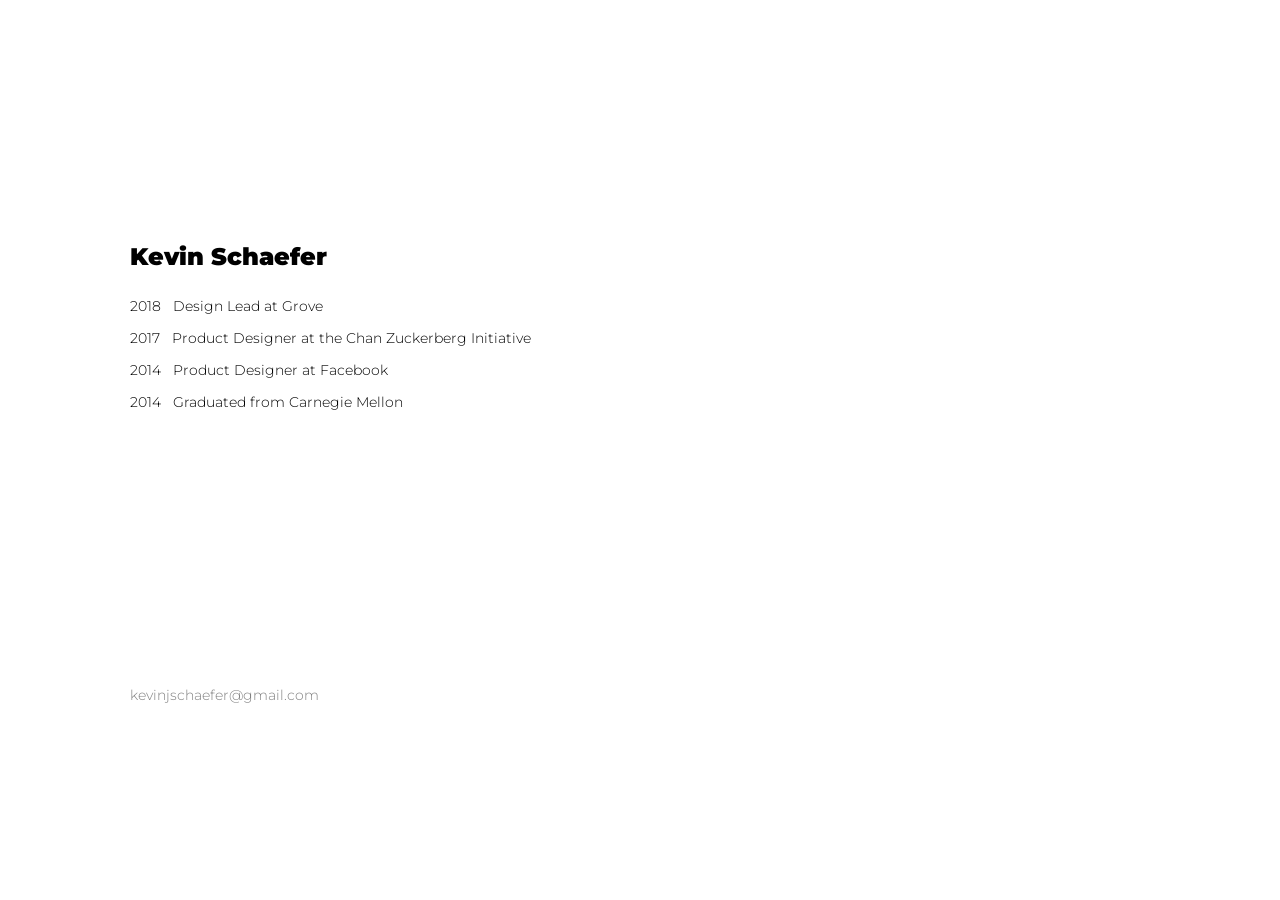
==== commit 5951f9dc: "Remove thumbnails" ====
--- a/index.html
+++ b/index.html
@@ -16,12 +16,13 @@
                 <div class="intro">
                     <div>
                         <h1>Kevin Schaefer</h1>
+                        <h3>2018&nbsp;&nbsp;&nbsp;Design Lead at Grove</h3>
                         <h3>2017&nbsp;&nbsp;&nbsp;Product Designer at the Chan&nbsp;Zuckerberg&nbsp;Initiative</h3>
                         <h3>2014&nbsp;&nbsp;&nbsp;Product Designer at Facebook</h3>
                         <h3>2014&nbsp;&nbsp;&nbsp;Graduated from Carnegie Mellon</h3>
                     </div>
                 </div>
-                <div class="project">
+                <!--<div class="project">
                     <div id="thumb1" class="thumbnail">
                         <img src="img/thumb1.png" />
                     </div>
@@ -32,9 +33,6 @@
                 </div>
                 <div class="project">
                     <div id="thumb2" class="thumbnail">
-                        <!--<video width="100%" height="100%" loop autoplay="autoplay">
-                          <source src="img/video2.mov" type="video/mp4">
-                        </video>-->
                         <img src="img/thumb2.png" />
                     </div>
                     <div class="description">
@@ -77,7 +75,7 @@
                         <h4>Facebook</h4>
                         <h5>Making it more fun to create an&nbsp;event</h5>
                     </div>
-                </div>
+                </div>-->
             </div>
         </div>
         <div class="footer">
--- a/css/styles.css
+++ b/css/styles.css
@@ -31,7 +31,6 @@
 }
 
 .footer {
-  background: #F6F7F9;
   height: 90px;
   display: flex;
   justify-content: center;
@@ -152,7 +151,7 @@
 
     .project {
       height: 450px;
-      margin-bottom: 0px;
+      margin-bottom: 10px;
     }
 
     .project:last-child {
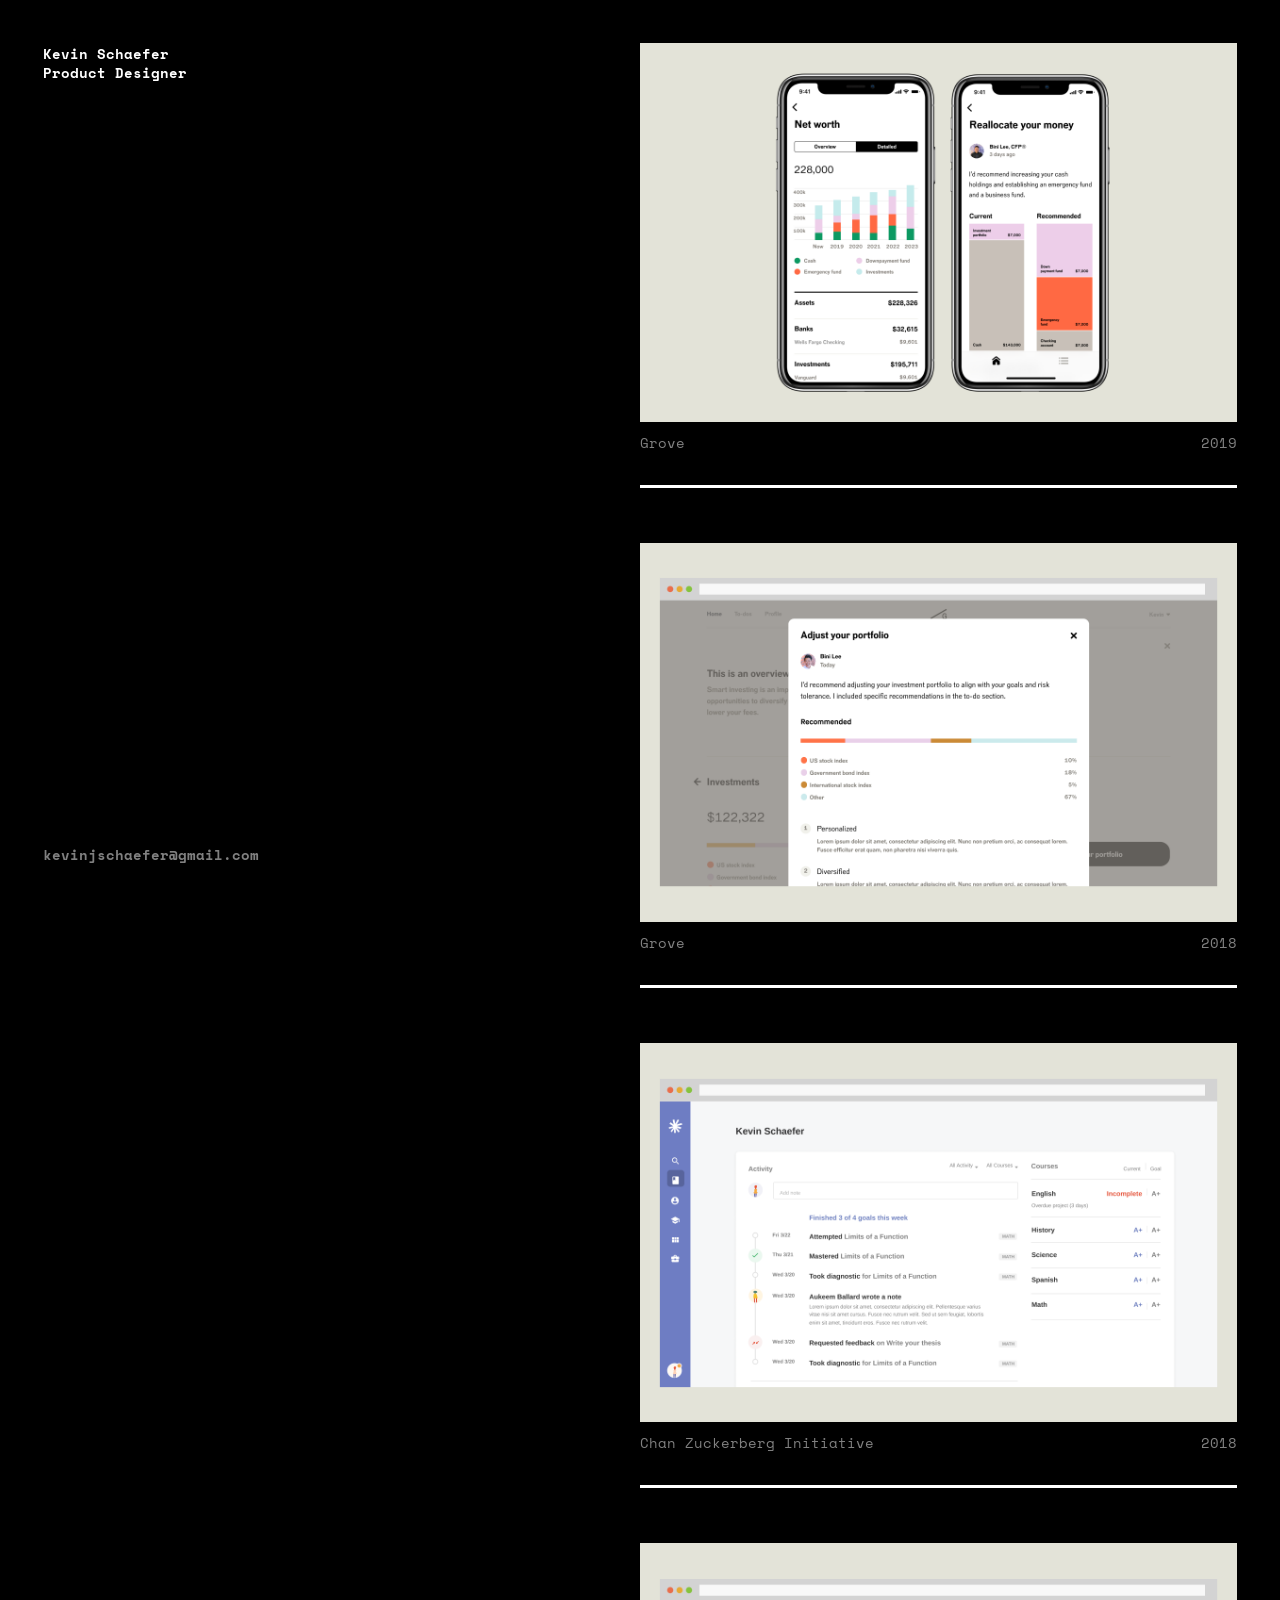
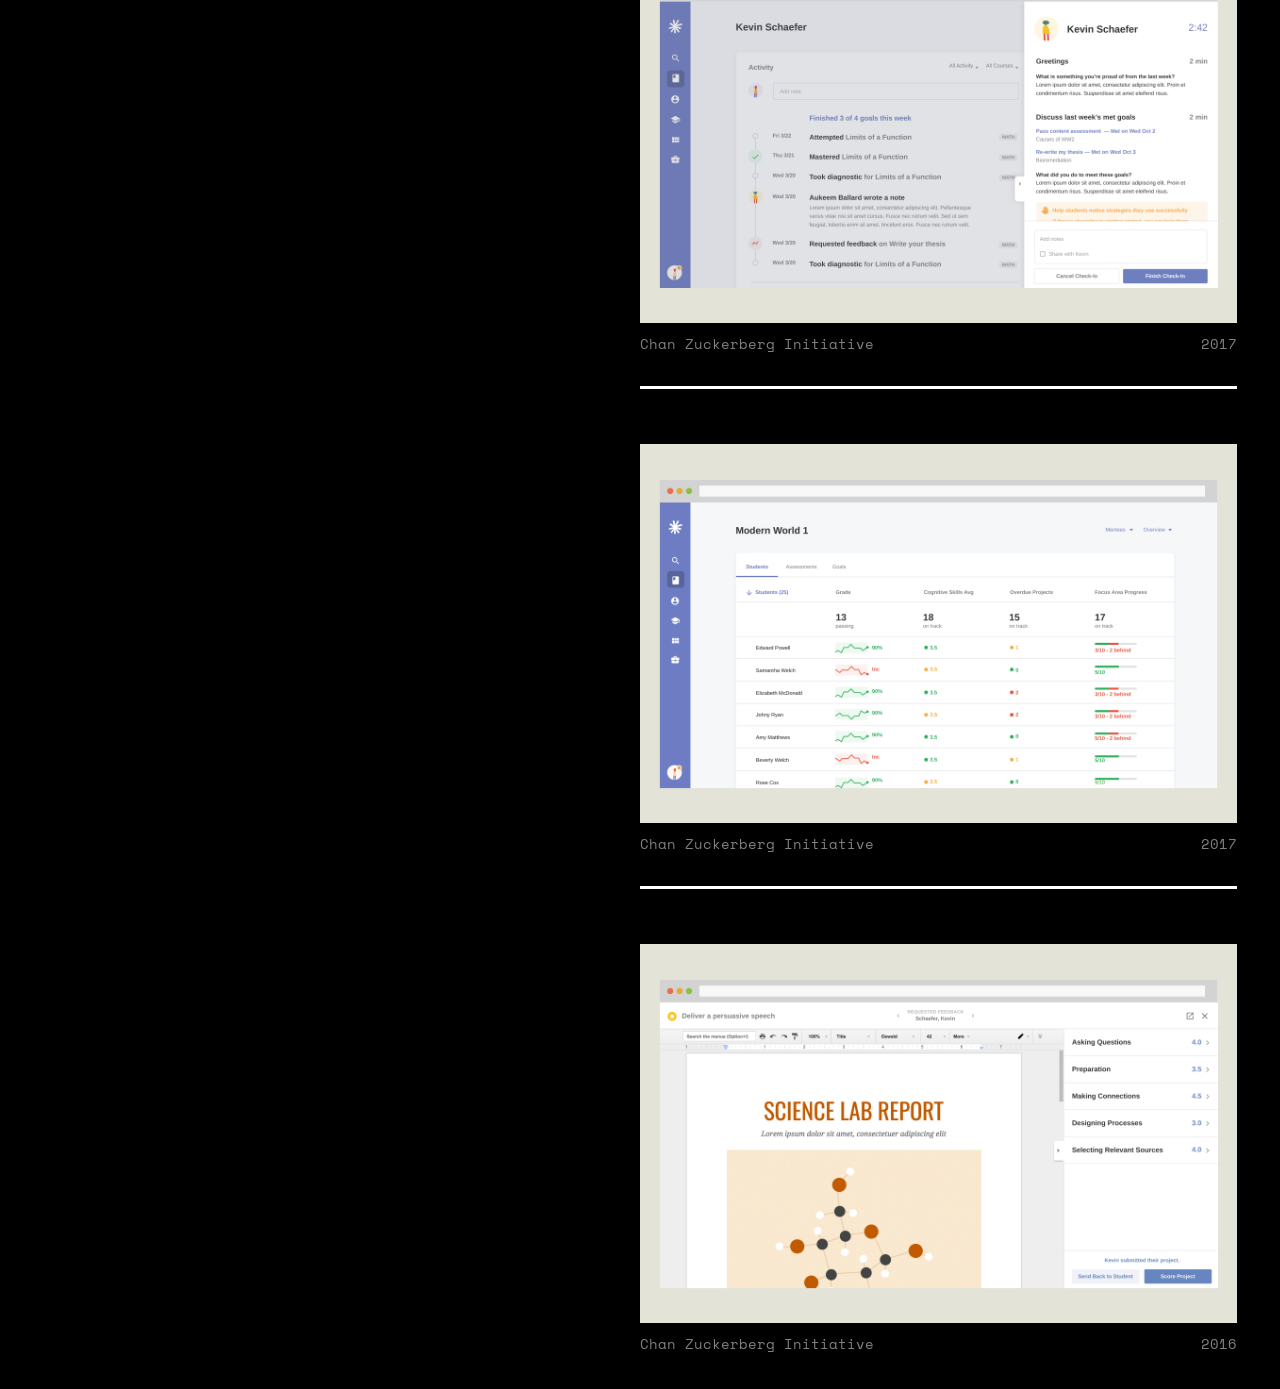
==== commit 1c66de50: "New site" ====
--- a/index.html
+++ b/index.html
@@ -1,150 +1,58 @@
-<!DOCTYPE html>
-
 <html>
-    <head>
-        <!-- Github Hosted -->
-        <title>Kevin Schaefer | Product Designer</title>
-        <link rel="stylesheet" type="text/css" href="css/styles.css">
-        <script src="http://ajax.googleapis.com/ajax/libs/jquery/1.11.1/jquery.min.js"></script>
-        <link href="https://fonts.googleapis.com/css?family=Montserrat:300,800,900" rel="stylesheet">
-        <meta name="viewport" content="width=device-width, initial-scale=3, maximum-scale=1">
-    </head>
-     
-    <body>
-        <div class="page">
-            <div class="container">
-                <div class="intro">
-                    <div>
-                        <h1>Kevin Schaefer</h1>
-                        <h3>2018&nbsp;&nbsp;&nbsp;Design Lead at Grove</h3>
-                        <h3>2017&nbsp;&nbsp;&nbsp;Product Designer at the Chan&nbsp;Zuckerberg&nbsp;Initiative</h3>
-                        <h3>2014&nbsp;&nbsp;&nbsp;Product Designer at Facebook</h3>
-                        <h3>2014&nbsp;&nbsp;&nbsp;Graduated from Carnegie Mellon</h3>
-                    </div>
-                </div>
-                <!--<div class="project">
-                    <div id="thumb1" class="thumbnail">
-                        <img src="img/thumb1.png" />
-                    </div>
-                    <div class="description">
-                        <h4>Summit Learning</h4>
-                        <h5>Helping students track their&nbsp;learning</h5>
-                    </div>
-                </div>
-                <div class="project">
-                    <div id="thumb2" class="thumbnail">
-                        <img src="img/thumb2.png" />
-                    </div>
-                    <div class="description">
-                        <h4>Summit Learning</h4>
-                        <h5>Helping students build self&#8209;awareness</h5>
-                    </div>
-                </div>
-                <div class="project">
-                    <div id="thumb3" class="thumbnail">
-                        <img src="img/thumb3.png" />
-                    </div>
-                    <div class="description">
-                        <h4>Summit Learning</h4>
-                        <h5>Helping teachers efficiently give&nbsp;feedback</h5>
-                    </div>
-                </div>
-                <div class="project">
-                    <div id="thumb4" class="thumbnail bottom">
-                        <img src="img/thumb4.png" />
-                    </div>
-                    <div class="description">
-                        <h4>Facebook</h4>
-                        <h5>Making event invites feel more&nbsp;personal</h5>
-                    </div>
-                </div>
-                <div class="project">
-                    <div id="thumb5" class="thumbnail">
-                        <img src="img/thumb5.png" />
-                    </div>
-                    <div class="description">
-                        <h4>Facebook</h4>
-                        <h5>Simplifying the events privacy&nbsp;system</h5>
-                    </div>
-                </div>
-                <div class="project">
-                    <div id="thumb6" class="thumbnail bottom">
-                        <img src="img/thumb6.png" />
-                    </div>
-                    <div class="description">
-                        <h4>Facebook</h4>
-                        <h5>Making it more fun to create an&nbsp;event</h5>
-                    </div>
-                </div>-->
-            </div>
-        </div>
-        <div class="footer">
-             <h3 id="contact">
-                <a href="mailto:kevinjschaefer@gmail.com">kevinjschaefer@gmail.com</a>
-            </h3>
-        </div>
-
-        <script>
-        $(document).ready(function() {
-            var thumbMids = []
-            var currentClosestThumb = 1;
-
-            function computeThumbMids() {
-                for(var i = 1; i <= 6; i++) {
-                    var thumbRect = $('#thumb' + i)[0].getBoundingClientRect();
-                    var midY = thumbRect.y + (thumbRect.height/2);
-                    thumbMids.push(midY);
-                }
-            }
-
-            computeThumbMids();
-
-            function moveLogic(mid) {
-                var thumbDistances = [];
-                
-                for(var i = 1; i <= 6; i++) {
-                    var dist = Math.abs(thumbMids[i-1] - mid);
-                    thumbDistances.push(dist);
-                }
-
-                var minDistance = Math.min.apply(null, thumbDistances);
-                var closestThumb = 1;
-
-                for(var i = 1; i <= 6; i++) {
-                    if (minDistance == thumbDistances[i-1]) {
-                        closestThumb = i
-                    }
-                }
-
-                if (currentClosestThumb != closestThumb) {
-                    $('#thumb' + currentClosestThumb).toggleClass('active');
-                    $('#thumb' + closestThumb).toggleClass('active');
-                    currentClosestThumb = closestThumb;
-                }
-            }
-
-            /*$(document).scroll(function() {
-              var currentScrollY = $(document).scrollTop();
-              var currentHeight = $(window).height();
-              var currentMidpoint = currentScrollY + (currentHeight/2);
-              moveLogic(currentMidpoint);
-            });
-
-            $(window).resize(function() {
-              computeThumbMids();
-            });*/
-
-        });
-        </script>
-
-        <script>
-		  (function(i,s,o,g,r,a,m){i['GoogleAnalyticsObject']=r;i[r]=i[r]||function(){
-		  (i[r].q=i[r].q||[]).push(arguments)},i[r].l=1*new Date();a=s.createElement(o),
-		  m=s.getElementsByTagName(o)[0];a.async=1;a.src=g;m.parentNode.insertBefore(a,m)
-		  })(window,document,'script','//www.google-analytics.com/analytics.js','ga');
-		
-		  ga('create', 'UA-34521090-1', 'auto');
-		  ga('send', 'pageview');
-		</script>
-    </body>
-</html>+<head>
+  <meta charset="utf-8">
+  <title>Kevin Schaefer | Product Designer</title>
+  <meta http-equiv="Content-Type" content="text/html; charset=utf-8">
+  <meta name="viewport" content="width=device-width, initial-scale=1">
+  <meta http-equiv="X-UA-Compatible" content="IE=edge">
+  <link rel="stylesheet" href="raster.grid.css">
+  <link rel="stylesheet" href="style.css">
+  <link href="https://fonts.googleapis.com/css?family=Space+Mono:700&display=swap" rel="stylesheet">
+</head>
+<body>
+  <grid columns=6>
+    <c span=1-3 span-s=row class="intro">
+      <h1 class="name">Kevin Schaefer</h1>
+      <h2 class="title">Product Designer</h2>
+      <h2 class="email"><a href="mailto:kevinjschaefer@gmail.com">kevinjschaefer@gmail.com</a></h2>
+    </c>
+    <c span=4-6 span-s=row>
+      <div class="project">
+        <img src="img/thumb1.png" />
+        <span class="left">Grove</span>
+        <span class="right">2019</span>
+      </div>
+      <div class="divider"></div>
+      <div class="project">
+        <img src="img/thumb2.png" />
+        <span class="left">Grove</span>
+        <span class="right">2018</span>
+      </div>
+      <div class="divider"></div>
+      <div class="project">
+        <img src="img/thumb3.png" />
+        <span class="left">Chan Zuckerberg Initiative</span>
+        <span class="right">2018</span>
+      </div>
+      <div class="divider"></div>
+      <div class="project">
+        <img src="img/thumb5.png" />
+        <span class="left">Chan Zuckerberg Initiative</span>
+        <span class="right">2017</span>
+      </div>
+      <div class="divider"></div>
+      <div class="project">
+        <img src="img/thumb4.png" />
+        <span class="left">Chan Zuckerberg Initiative</span>
+        <span class="right">2017</span>
+      </div>
+      <div class="divider"></div>
+      <div class="project">
+        <img src="img/thumb6.png" />
+        <span class="left">Chan Zuckerberg Initiative</span>
+        <span class="right">2016</span>
+      </div>
+    </c>
+  </grid>
+</body>
+</html>
--- a/raster.grid.css
+++ b/raster.grid.css
@@ -0,0 +1,2 @@
+/* Raster v6 (rsms.me/raster) */
+grid{display:grid;--grid-tc:repeat(4,1fr);grid-template-columns:var(--grid-tc);--grid-cs:1;--grid-ce:-1}grid>c{display:block;-moz-appearance:none;appearance:none;-webkit-appearance:none}grid[columns="1"]{--grid-tc:repeat(1,1fr)}grid[columns="2"]{--grid-tc:repeat(2,1fr)}grid[columns="3"]{--grid-tc:repeat(3,1fr)}grid[columns="4"]{--grid-tc:repeat(4,1fr)}grid[columns="5"]{--grid-tc:repeat(5,1fr)}grid[columns="6"]{--grid-tc:repeat(6,1fr)}grid[columns="7"]{--grid-tc:repeat(7,1fr)}grid[columns="8"]{--grid-tc:repeat(8,1fr)}grid[columns="9"]{--grid-tc:repeat(9,1fr)}grid[columns="10"]{--grid-tc:repeat(10,1fr)}grid[columns="11"]{--grid-tc:repeat(11,1fr)}grid[columns="12"]{--grid-tc:repeat(12,1fr)}grid[columns="13"]{--grid-tc:repeat(13,1fr)}grid[columns="14"]{--grid-tc:repeat(14,1fr)}grid[columns="15"]{--grid-tc:repeat(15,1fr)}grid[columns="16"]{--grid-tc:repeat(16,1fr)}grid[columns="17"]{--grid-tc:repeat(17,1fr)}grid[columns="18"]{--grid-tc:repeat(18,1fr)}grid[columns="19"]{--grid-tc:repeat(19,1fr)}grid[columns="20"]{--grid-tc:repeat(20,1fr)}grid[columns="21"]{--grid-tc:repeat(21,1fr)}grid[columns="22"]{--grid-tc:repeat(22,1fr)}grid[columns="23"]{--grid-tc:repeat(23,1fr)}grid[columns="24"]{--grid-tc:repeat(24,1fr)}grid[columns="25"]{--grid-tc:repeat(25,1fr)}grid[columns="26"]{--grid-tc:repeat(26,1fr)}grid[columns="27"]{--grid-tc:repeat(27,1fr)}grid[columns="28"]{--grid-tc:repeat(28,1fr)}grid[columns="29"]{--grid-tc:repeat(29,1fr)}grid[columns="30"]{--grid-tc:repeat(30,1fr)}grid>c[span^="1"]{--grid-cs:1}grid>c[span^="2"]{--grid-cs:2}grid>c[span^="3"]{--grid-cs:3}grid>c[span^="4"]{--grid-cs:4}grid>c[span^="5"]{--grid-cs:5}grid>c[span^="6"]{--grid-cs:6}grid>c[span^="7"]{--grid-cs:7}grid>c[span^="8"]{--grid-cs:8}grid>c[span^="9"]{--grid-cs:9}grid>c[span^="10"]{--grid-cs:10}grid>c[span^="11"]{--grid-cs:11}grid>c[span^="12"]{--grid-cs:12}grid>c[span^="13"]{--grid-cs:13}grid>c[span^="14"]{--grid-cs:14}grid>c[span^="15"]{--grid-cs:15}grid>c[span^="16"]{--grid-cs:16}grid>c[span^="17"]{--grid-cs:17}grid>c[span^="18"]{--grid-cs:18}grid>c[span^="19"]{--grid-cs:19}grid>c[span^="20"]{--grid-cs:20}grid>c[span^="21"]{--grid-cs:21}grid>c[span^="22"]{--grid-cs:22}grid>c[span^="23"]{--grid-cs:23}grid>c[span^="24"]{--grid-cs:24}grid>c[span^="25"]{--grid-cs:25}grid>c[span^="26"]{--grid-cs:26}grid>c[span^="27"]{--grid-cs:27}grid>c[span^="28"]{--grid-cs:28}grid>c[span^="29"]{--grid-cs:29}grid>c[span^="30"]{--grid-cs:30}grid>c[span$="+1"],grid>c[span="1"]{--grid-ce:1}grid>c[span$="+2"],grid>c[span$="-1"],grid>c[span="2"]{--grid-ce:2}grid>c[span$="+3"],grid>c[span$="-2"],grid>c[span="3"]{--grid-ce:3}grid>c[span$="+4"],grid>c[span$="-3"],grid>c[span="4"]{--grid-ce:4}grid>c[span$="+5"],grid>c[span$="-4"],grid>c[span="5"]{--grid-ce:5}grid>c[span$="+6"],grid>c[span$="-5"],grid>c[span="6"]{--grid-ce:6}grid>c[span$="+7"],grid>c[span$="-6"],grid>c[span="7"]{--grid-ce:7}grid>c[span$="+8"],grid>c[span$="-7"],grid>c[span="8"]{--grid-ce:8}grid>c[span$="+9"],grid>c[span$="-8"],grid>c[span="9"]{--grid-ce:9}grid>c[span$="+10"],grid>c[span$="-9"],grid>c[span="10"]{--grid-ce:10}grid>c[span$="+11"],grid>c[span$="-10"],grid>c[span="11"]{--grid-ce:11}grid>c[span$="+12"],grid>c[span$="-11"],grid>c[span="12"]{--grid-ce:12}grid>c[span$="+13"],grid>c[span$="-12"],grid>c[span="13"]{--grid-ce:13}grid>c[span$="+14"],grid>c[span$="-13"],grid>c[span="14"]{--grid-ce:14}grid>c[span$="+15"],grid>c[span$="-14"],grid>c[span="15"]{--grid-ce:15}grid>c[span$="+16"],grid>c[span$="-15"],grid>c[span="16"]{--grid-ce:16}grid>c[span$="+17"],grid>c[span$="-16"],grid>c[span="17"]{--grid-ce:17}grid>c[span$="+18"],grid>c[span$="-17"],grid>c[span="18"]{--grid-ce:18}grid>c[span$="+19"],grid>c[span$="-18"],grid>c[span="19"]{--grid-ce:19}grid>c[span$="+20"],grid>c[span$="-19"],grid>c[span="20"]{--grid-ce:20}grid>c[span$="+21"],grid>c[span$="-20"],grid>c[span="21"]{--grid-ce:21}grid>c[span$="+22"],grid>c[span$="-21"],grid>c[span="22"]{--grid-ce:22}grid>c[span$="+23"],grid>c[span$="-22"],grid>c[span="23"]{--grid-ce:23}grid>c[span$="+24"],grid>c[span$="-23"],grid>c[span="24"]{--grid-ce:24}grid>c[span$="+25"],grid>c[span$="-24"],grid>c[span="25"]{--grid-ce:25}grid>c[span$="+26"],grid>c[span$="-25"],grid>c[span="26"]{--grid-ce:26}grid>c[span$="+27"],grid>c[span$="-26"],grid>c[span="27"]{--grid-ce:27}grid>c[span$="+28"],grid>c[span$="-27"],grid>c[span="28"]{--grid-ce:28}grid>c[span$="+29"],grid>c[span$="-28"],grid>c[span="29"]{--grid-ce:29}grid>c[span$="+30"],grid>c[span$="-29"],grid>c[span="30"]{--grid-ce:30}grid>c[span$="-30"]{--grid-ce:31}grid>c[span]{grid-column-end:span var(--grid-ce)}grid>c[span*="+"],grid>c[span*="-"],grid>c[span*=".."]{grid-column-start:var(--grid-cs)}grid>c[span*="-"],grid>c[span*=".."]{grid-column-end:var(--grid-ce)}grid>c[span=row]{grid-column:1/-1}@media only screen and (max-width:600px){grid[columns-s="1"]{--grid-tc:repeat(1,1fr)}grid[columns-s="2"]{--grid-tc:repeat(2,1fr)}grid[columns-s="3"]{--grid-tc:repeat(3,1fr)}grid[columns-s="4"]{--grid-tc:repeat(4,1fr)}grid[columns-s="5"]{--grid-tc:repeat(5,1fr)}grid[columns-s="6"]{--grid-tc:repeat(6,1fr)}grid[columns-s="7"]{--grid-tc:repeat(7,1fr)}grid[columns-s="8"]{--grid-tc:repeat(8,1fr)}grid[columns-s="9"]{--grid-tc:repeat(9,1fr)}grid[columns-s="10"]{--grid-tc:repeat(10,1fr)}grid[columns-s="11"]{--grid-tc:repeat(11,1fr)}grid[columns-s="12"]{--grid-tc:repeat(12,1fr)}grid[columns-s="13"]{--grid-tc:repeat(13,1fr)}grid[columns-s="14"]{--grid-tc:repeat(14,1fr)}grid[columns-s="15"]{--grid-tc:repeat(15,1fr)}grid[columns-s="16"]{--grid-tc:repeat(16,1fr)}grid[columns-s="17"]{--grid-tc:repeat(17,1fr)}grid[columns-s="18"]{--grid-tc:repeat(18,1fr)}grid[columns-s="19"]{--grid-tc:repeat(19,1fr)}grid[columns-s="20"]{--grid-tc:repeat(20,1fr)}grid[columns-s="21"]{--grid-tc:repeat(21,1fr)}grid[columns-s="22"]{--grid-tc:repeat(22,1fr)}grid[columns-s="23"]{--grid-tc:repeat(23,1fr)}grid[columns-s="24"]{--grid-tc:repeat(24,1fr)}grid[columns-s="25"]{--grid-tc:repeat(25,1fr)}grid[columns-s="26"]{--grid-tc:repeat(26,1fr)}grid[columns-s="27"]{--grid-tc:repeat(27,1fr)}grid[columns-s="28"]{--grid-tc:repeat(28,1fr)}grid[columns-s="29"]{--grid-tc:repeat(29,1fr)}grid[columns-s="30"]{--grid-tc:repeat(30,1fr)}grid>c[span-s^="1"]{--grid-cs:1}grid>c[span-s^="2"]{--grid-cs:2}grid>c[span-s^="3"]{--grid-cs:3}grid>c[span-s^="4"]{--grid-cs:4}grid>c[span-s^="5"]{--grid-cs:5}grid>c[span-s^="6"]{--grid-cs:6}grid>c[span-s^="7"]{--grid-cs:7}grid>c[span-s^="8"]{--grid-cs:8}grid>c[span-s^="9"]{--grid-cs:9}grid>c[span-s^="10"]{--grid-cs:10}grid>c[span-s^="11"]{--grid-cs:11}grid>c[span-s^="12"]{--grid-cs:12}grid>c[span-s^="13"]{--grid-cs:13}grid>c[span-s^="14"]{--grid-cs:14}grid>c[span-s^="15"]{--grid-cs:15}grid>c[span-s^="16"]{--grid-cs:16}grid>c[span-s^="17"]{--grid-cs:17}grid>c[span-s^="18"]{--grid-cs:18}grid>c[span-s^="19"]{--grid-cs:19}grid>c[span-s^="20"]{--grid-cs:20}grid>c[span-s^="21"]{--grid-cs:21}grid>c[span-s^="22"]{--grid-cs:22}grid>c[span-s^="23"]{--grid-cs:23}grid>c[span-s^="24"]{--grid-cs:24}grid>c[span-s^="25"]{--grid-cs:25}grid>c[span-s^="26"]{--grid-cs:26}grid>c[span-s^="27"]{--grid-cs:27}grid>c[span-s^="28"]{--grid-cs:28}grid>c[span-s^="29"]{--grid-cs:29}grid>c[span-s^="30"]{--grid-cs:30}grid>c[span-s$="+1"],grid>c[span-s="1"]{--grid-ce:1}grid>c[span-s$="+2"],grid>c[span-s$="-1"],grid>c[span-s="2"]{--grid-ce:2}grid>c[span-s$="+3"],grid>c[span-s$="-2"],grid>c[span-s="3"]{--grid-ce:3}grid>c[span-s$="+4"],grid>c[span-s$="-3"],grid>c[span-s="4"]{--grid-ce:4}grid>c[span-s$="+5"],grid>c[span-s$="-4"],grid>c[span-s="5"]{--grid-ce:5}grid>c[span-s$="+6"],grid>c[span-s$="-5"],grid>c[span-s="6"]{--grid-ce:6}grid>c[span-s$="+7"],grid>c[span-s$="-6"],grid>c[span-s="7"]{--grid-ce:7}grid>c[span-s$="+8"],grid>c[span-s$="-7"],grid>c[span-s="8"]{--grid-ce:8}grid>c[span-s$="+9"],grid>c[span-s$="-8"],grid>c[span-s="9"]{--grid-ce:9}grid>c[span-s$="+10"],grid>c[span-s$="-9"],grid>c[span-s="10"]{--grid-ce:10}grid>c[span-s$="+11"],grid>c[span-s$="-10"],grid>c[span-s="11"]{--grid-ce:11}grid>c[span-s$="+12"],grid>c[span-s$="-11"],grid>c[span-s="12"]{--grid-ce:12}grid>c[span-s$="+13"],grid>c[span-s$="-12"],grid>c[span-s="13"]{--grid-ce:13}grid>c[span-s$="+14"],grid>c[span-s$="-13"],grid>c[span-s="14"]{--grid-ce:14}grid>c[span-s$="+15"],grid>c[span-s$="-14"],grid>c[span-s="15"]{--grid-ce:15}grid>c[span-s$="+16"],grid>c[span-s$="-15"],grid>c[span-s="16"]{--grid-ce:16}grid>c[span-s$="+17"],grid>c[span-s$="-16"],grid>c[span-s="17"]{--grid-ce:17}grid>c[span-s$="+18"],grid>c[span-s$="-17"],grid>c[span-s="18"]{--grid-ce:18}grid>c[span-s$="+19"],grid>c[span-s$="-18"],grid>c[span-s="19"]{--grid-ce:19}grid>c[span-s$="+20"],grid>c[span-s$="-19"],grid>c[span-s="20"]{--grid-ce:20}grid>c[span-s$="+21"],grid>c[span-s$="-20"],grid>c[span-s="21"]{--grid-ce:21}grid>c[span-s$="+22"],grid>c[span-s$="-21"],grid>c[span-s="22"]{--grid-ce:22}grid>c[span-s$="+23"],grid>c[span-s$="-22"],grid>c[span-s="23"]{--grid-ce:23}grid>c[span-s$="+24"],grid>c[span-s$="-23"],grid>c[span-s="24"]{--grid-ce:24}grid>c[span-s$="+25"],grid>c[span-s$="-24"],grid>c[span-s="25"]{--grid-ce:25}grid>c[span-s$="+26"],grid>c[span-s$="-25"],grid>c[span-s="26"]{--grid-ce:26}grid>c[span-s$="+27"],grid>c[span-s$="-26"],grid>c[span-s="27"]{--grid-ce:27}grid>c[span-s$="+28"],grid>c[span-s$="-27"],grid>c[span-s="28"]{--grid-ce:28}grid>c[span-s$="+29"],grid>c[span-s$="-28"],grid>c[span-s="29"]{--grid-ce:29}grid>c[span-s$="+30"],grid>c[span-s$="-29"],grid>c[span-s="30"]{--grid-ce:30}grid>c[span-s$="-30"]{--grid-ce:31}grid>c[span-s]{grid-column-end:span var(--grid-ce)}grid>c[span-s*="+"],grid>c[span-s*="-"],grid>c[span-s*=".."]{grid-column-start:var(--grid-cs)}grid>c[span-s*="-"],grid>c[span-s*=".."]{grid-column-end:var(--grid-ce)}grid>c[span-s=row]{grid-column:1/-1}}@media only screen and (min-width:1599px){grid[columns-l="1"]{--grid-tc:repeat(1,1fr)}grid[columns-l="2"]{--grid-tc:repeat(2,1fr)}grid[columns-l="3"]{--grid-tc:repeat(3,1fr)}grid[columns-l="4"]{--grid-tc:repeat(4,1fr)}grid[columns-l="5"]{--grid-tc:repeat(5,1fr)}grid[columns-l="6"]{--grid-tc:repeat(6,1fr)}grid[columns-l="7"]{--grid-tc:repeat(7,1fr)}grid[columns-l="8"]{--grid-tc:repeat(8,1fr)}grid[columns-l="9"]{--grid-tc:repeat(9,1fr)}grid[columns-l="10"]{--grid-tc:repeat(10,1fr)}grid[columns-l="11"]{--grid-tc:repeat(11,1fr)}grid[columns-l="12"]{--grid-tc:repeat(12,1fr)}grid[columns-l="13"]{--grid-tc:repeat(13,1fr)}grid[columns-l="14"]{--grid-tc:repeat(14,1fr)}grid[columns-l="15"]{--grid-tc:repeat(15,1fr)}grid[columns-l="16"]{--grid-tc:repeat(16,1fr)}grid[columns-l="17"]{--grid-tc:repeat(17,1fr)}grid[columns-l="18"]{--grid-tc:repeat(18,1fr)}grid[columns-l="19"]{--grid-tc:repeat(19,1fr)}grid[columns-l="20"]{--grid-tc:repeat(20,1fr)}grid[columns-l="21"]{--grid-tc:repeat(21,1fr)}grid[columns-l="22"]{--grid-tc:repeat(22,1fr)}grid[columns-l="23"]{--grid-tc:repeat(23,1fr)}grid[columns-l="24"]{--grid-tc:repeat(24,1fr)}grid[columns-l="25"]{--grid-tc:repeat(25,1fr)}grid[columns-l="26"]{--grid-tc:repeat(26,1fr)}grid[columns-l="27"]{--grid-tc:repeat(27,1fr)}grid[columns-l="28"]{--grid-tc:repeat(28,1fr)}grid[columns-l="29"]{--grid-tc:repeat(29,1fr)}grid[columns-l="30"]{--grid-tc:repeat(30,1fr)}grid>c[span-l^="1"]{--grid-cs:1}grid>c[span-l^="2"]{--grid-cs:2}grid>c[span-l^="3"]{--grid-cs:3}grid>c[span-l^="4"]{--grid-cs:4}grid>c[span-l^="5"]{--grid-cs:5}grid>c[span-l^="6"]{--grid-cs:6}grid>c[span-l^="7"]{--grid-cs:7}grid>c[span-l^="8"]{--grid-cs:8}grid>c[span-l^="9"]{--grid-cs:9}grid>c[span-l^="10"]{--grid-cs:10}grid>c[span-l^="11"]{--grid-cs:11}grid>c[span-l^="12"]{--grid-cs:12}grid>c[span-l^="13"]{--grid-cs:13}grid>c[span-l^="14"]{--grid-cs:14}grid>c[span-l^="15"]{--grid-cs:15}grid>c[span-l^="16"]{--grid-cs:16}grid>c[span-l^="17"]{--grid-cs:17}grid>c[span-l^="18"]{--grid-cs:18}grid>c[span-l^="19"]{--grid-cs:19}grid>c[span-l^="20"]{--grid-cs:20}grid>c[span-l^="21"]{--grid-cs:21}grid>c[span-l^="22"]{--grid-cs:22}grid>c[span-l^="23"]{--grid-cs:23}grid>c[span-l^="24"]{--grid-cs:24}grid>c[span-l^="25"]{--grid-cs:25}grid>c[span-l^="26"]{--grid-cs:26}grid>c[span-l^="27"]{--grid-cs:27}grid>c[span-l^="28"]{--grid-cs:28}grid>c[span-l^="29"]{--grid-cs:29}grid>c[span-l^="30"]{--grid-cs:30}grid>c[span-l$="+1"],grid>c[span-l="1"]{--grid-ce:1}grid>c[span-l$="+2"],grid>c[span-l$="-1"],grid>c[span-l="2"]{--grid-ce:2}grid>c[span-l$="+3"],grid>c[span-l$="-2"],grid>c[span-l="3"]{--grid-ce:3}grid>c[span-l$="+4"],grid>c[span-l$="-3"],grid>c[span-l="4"]{--grid-ce:4}grid>c[span-l$="+5"],grid>c[span-l$="-4"],grid>c[span-l="5"]{--grid-ce:5}grid>c[span-l$="+6"],grid>c[span-l$="-5"],grid>c[span-l="6"]{--grid-ce:6}grid>c[span-l$="+7"],grid>c[span-l$="-6"],grid>c[span-l="7"]{--grid-ce:7}grid>c[span-l$="+8"],grid>c[span-l$="-7"],grid>c[span-l="8"]{--grid-ce:8}grid>c[span-l$="+9"],grid>c[span-l$="-8"],grid>c[span-l="9"]{--grid-ce:9}grid>c[span-l$="+10"],grid>c[span-l$="-9"],grid>c[span-l="10"]{--grid-ce:10}grid>c[span-l$="+11"],grid>c[span-l$="-10"],grid>c[span-l="11"]{--grid-ce:11}grid>c[span-l$="+12"],grid>c[span-l$="-11"],grid>c[span-l="12"]{--grid-ce:12}grid>c[span-l$="+13"],grid>c[span-l$="-12"],grid>c[span-l="13"]{--grid-ce:13}grid>c[span-l$="+14"],grid>c[span-l$="-13"],grid>c[span-l="14"]{--grid-ce:14}grid>c[span-l$="+15"],grid>c[span-l$="-14"],grid>c[span-l="15"]{--grid-ce:15}grid>c[span-l$="+16"],grid>c[span-l$="-15"],grid>c[span-l="16"]{--grid-ce:16}grid>c[span-l$="+17"],grid>c[span-l$="-16"],grid>c[span-l="17"]{--grid-ce:17}grid>c[span-l$="+18"],grid>c[span-l$="-17"],grid>c[span-l="18"]{--grid-ce:18}grid>c[span-l$="+19"],grid>c[span-l$="-18"],grid>c[span-l="19"]{--grid-ce:19}grid>c[span-l$="+20"],grid>c[span-l$="-19"],grid>c[span-l="20"]{--grid-ce:20}grid>c[span-l$="+21"],grid>c[span-l$="-20"],grid>c[span-l="21"]{--grid-ce:21}grid>c[span-l$="+22"],grid>c[span-l$="-21"],grid>c[span-l="22"]{--grid-ce:22}grid>c[span-l$="+23"],grid>c[span-l$="-22"],grid>c[span-l="23"]{--grid-ce:23}grid>c[span-l$="+24"],grid>c[span-l$="-23"],grid>c[span-l="24"]{--grid-ce:24}grid>c[span-l$="+25"],grid>c[span-l$="-24"],grid>c[span-l="25"]{--grid-ce:25}grid>c[span-l$="+26"],grid>c[span-l$="-25"],grid>c[span-l="26"]{--grid-ce:26}grid>c[span-l$="+27"],grid>c[span-l$="-26"],grid>c[span-l="27"]{--grid-ce:27}grid>c[span-l$="+28"],grid>c[span-l$="-27"],grid>c[span-l="28"]{--grid-ce:28}grid>c[span-l$="+29"],grid>c[span-l$="-28"],grid>c[span-l="29"]{--grid-ce:29}grid>c[span-l$="+30"],grid>c[span-l$="-29"],grid>c[span-l="30"]{--grid-ce:30}grid>c[span-l$="-30"]{--grid-ce:31}grid>c[span-l]{grid-column-end:span var(--grid-ce)}grid>c[span-l*="+"],grid>c[span-l*="-"],grid>c[span-l*=".."]{grid-column-start:var(--grid-cs)}grid>c[span-l*="-"],grid>c[span-l*=".."]{grid-column-end:var(--grid-ce)}grid>c[span-l=row]{grid-column:1/-1}}grid.debug>*{--color:rgba(248,110,91,0.3);background-image:linear-gradient(180deg,var(--color) 0,var(--color))}grid.debug>:nth-child(6n+2){--color:rgba(103,126,208,0.3)}grid.debug>:nth-child(6n+3){--color:rgba(224,174,72,0.3)}grid.debug>:nth-child(6n+4){--color:rgba(77,214,115,0.3)}grid.debug>:nth-child(6n+5){--color:rgba(217,103,219,0.3)}grid.debug>:nth-child(6n+6){--color:rgba(94,204,211,0.3)}grid.debug>:nth-child(6n+7){--color:rgba(248,110,91,0.3)}
--- a/style.css
+++ b/style.css
@@ -0,0 +1,77 @@
+html {
+	background: black;
+	width: 100%;
+	height: 100%;
+	color: #FFF;
+}
+
+body {
+	padding: 35px;
+	font-family: 'Space Mono', monospace;
+	font-size: 14px;
+}
+
+h1, h2 {
+	margin: 0;
+	font-size: 14px;
+	position: fixed;
+}
+
+@media only screen and (max-width: 600px) {
+  h1, h2 {
+    position: static;
+  }
+
+  .intro {
+  	margin-top: 50px;
+  	margin-bottom: 75px;
+  }
+
+  body {
+  	padding: 20px;
+  }
+}
+
+a {
+	color: #808080;;
+	text-decoration: none;
+}
+
+.title {
+	top: 62px;
+}
+
+.email {
+	bottom: 35px;
+	color: #808080;
+}
+
+.divider {
+	width: 100%;
+	height: 3px;
+	background: #FFF;
+	margin-top: 63px;
+	margin-bottom: 55px;
+}
+
+.project {
+	background: #E3E3D8;
+	color: #808080;
+}
+
+.project img {
+	width: 100%;
+	height: auto;
+}
+
+.left, .right {
+	margin-top: 10px;
+}
+
+.left {
+	float: left;
+}
+
+.right {
+	float: right;
+}
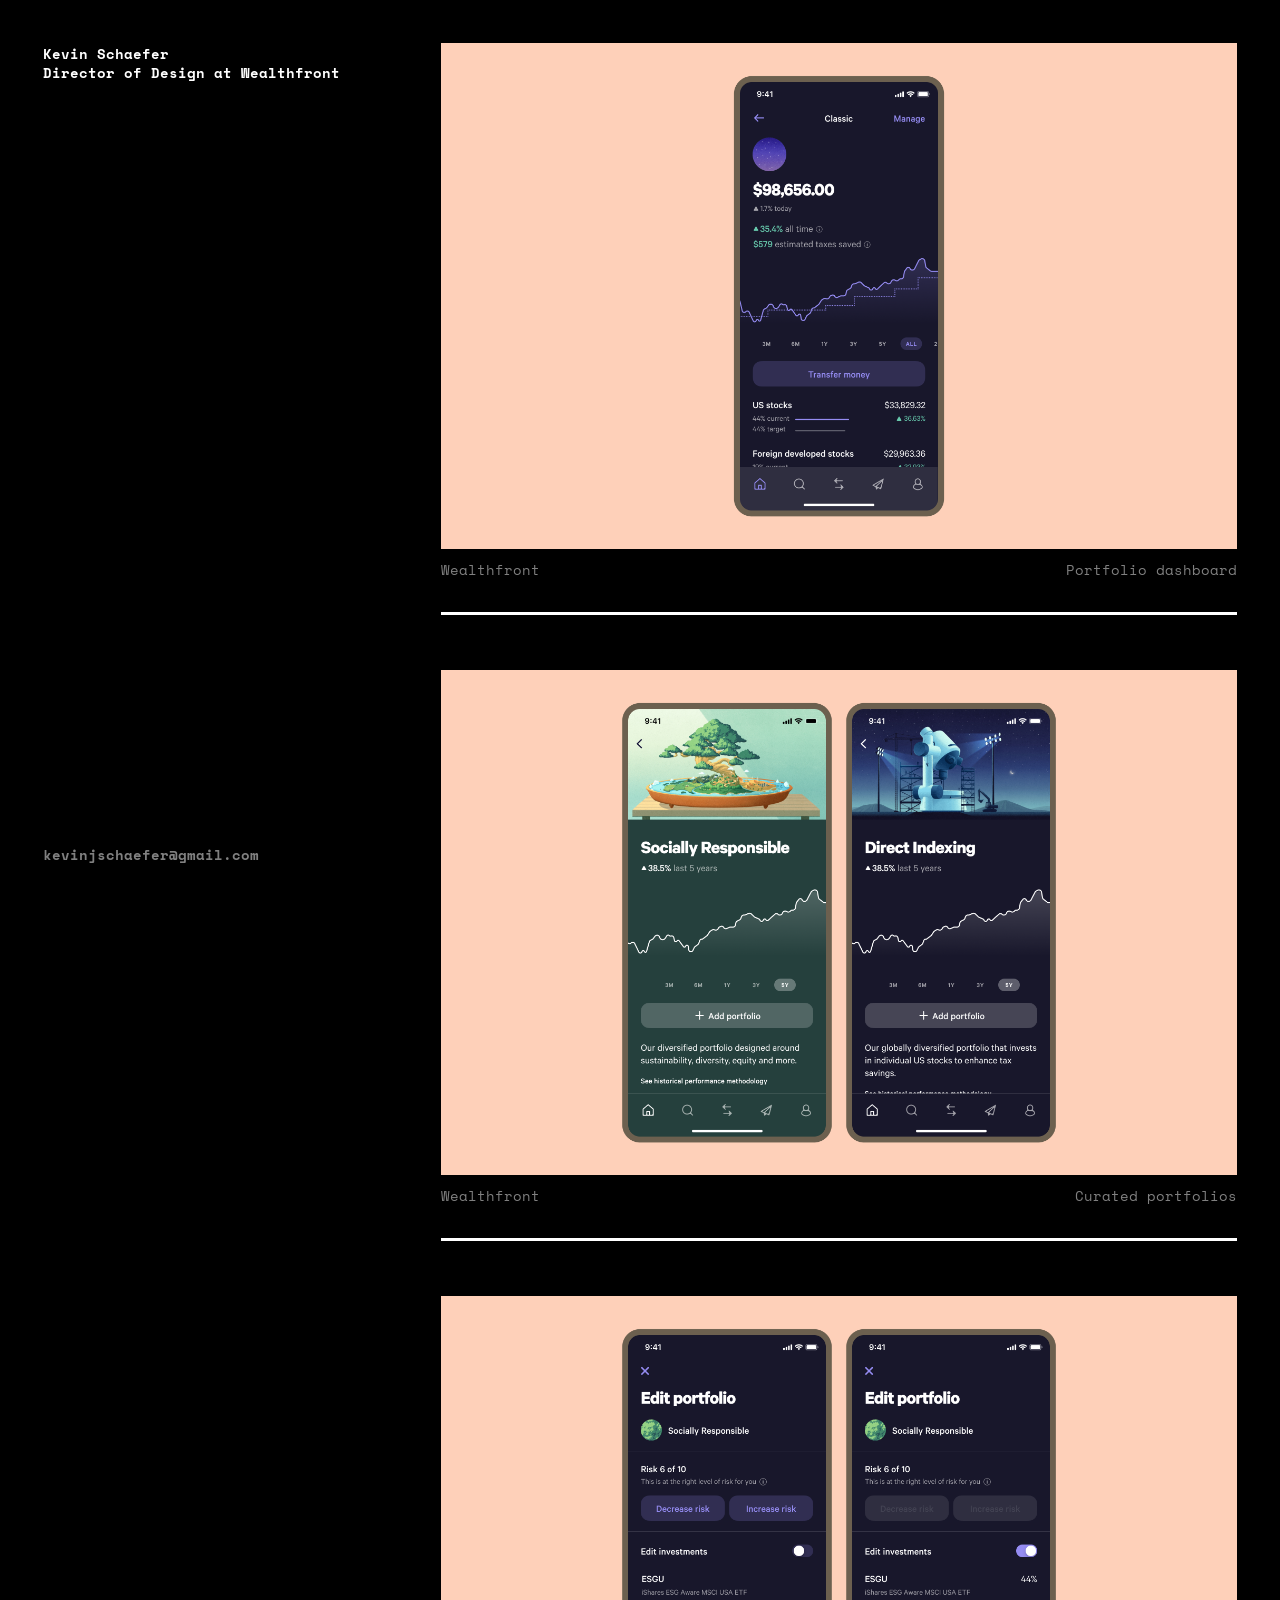
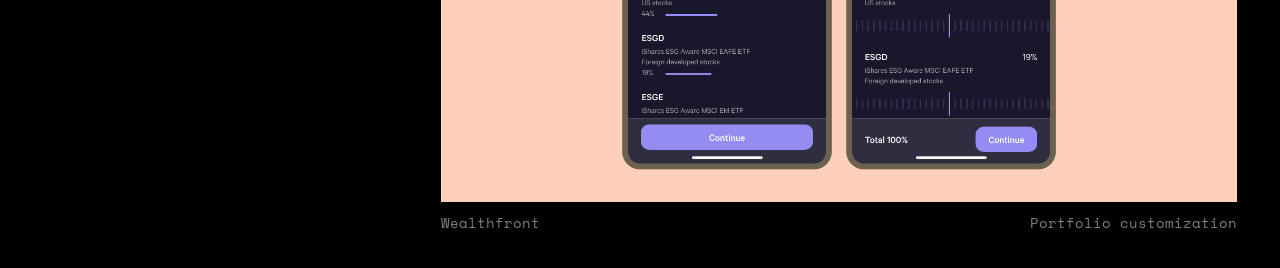
==== commit 80be9c75: "2021 update" ====
--- a/index.html
+++ b/index.html
@@ -11,46 +11,28 @@
 </head>
 <body>
   <grid columns=6>
-    <c span=1-3 span-s=row class="intro">
+    <c span=1-2 span-s=row class="intro">
       <h1 class="name">Kevin Schaefer</h1>
-      <h2 class="title">Product Designer</h2>
+      <h2 class="title">Director of Design at Wealthfront</h2>
       <h2 class="email"><a href="mailto:kevinjschaefer@gmail.com">kevinjschaefer@gmail.com</a></h2>
     </c>
-    <c span=4-6 span-s=row>
+    <c span=3-6 span-s=row>
       <div class="project">
         <img src="img/thumb1.png" />
-        <span class="left">Grove</span>
-        <span class="right">2019</span>
+        <span class="left">Wealthfront</span>
+        <span class="right">Portfolio dashboard</span>
       </div>
       <div class="divider"></div>
       <div class="project">
         <img src="img/thumb2.png" />
-        <span class="left">Grove</span>
-        <span class="right">2018</span>
+        <span class="left">Wealthfront</span>
+        <span class="right">Curated portfolios</span>
       </div>
       <div class="divider"></div>
       <div class="project">
         <img src="img/thumb3.png" />
-        <span class="left">Chan Zuckerberg Initiative</span>
-        <span class="right">2018</span>
-      </div>
-      <div class="divider"></div>
-      <div class="project">
-        <img src="img/thumb5.png" />
-        <span class="left">Chan Zuckerberg Initiative</span>
-        <span class="right">2017</span>
-      </div>
-      <div class="divider"></div>
-      <div class="project">
-        <img src="img/thumb4.png" />
-        <span class="left">Chan Zuckerberg Initiative</span>
-        <span class="right">2017</span>
-      </div>
-      <div class="divider"></div>
-      <div class="project">
-        <img src="img/thumb6.png" />
-        <span class="left">Chan Zuckerberg Initiative</span>
-        <span class="right">2016</span>
+        <span class="left">Wealthfront</span>
+        <span class="right">Portfolio customization</span>
       </div>
     </c>
   </grid>
